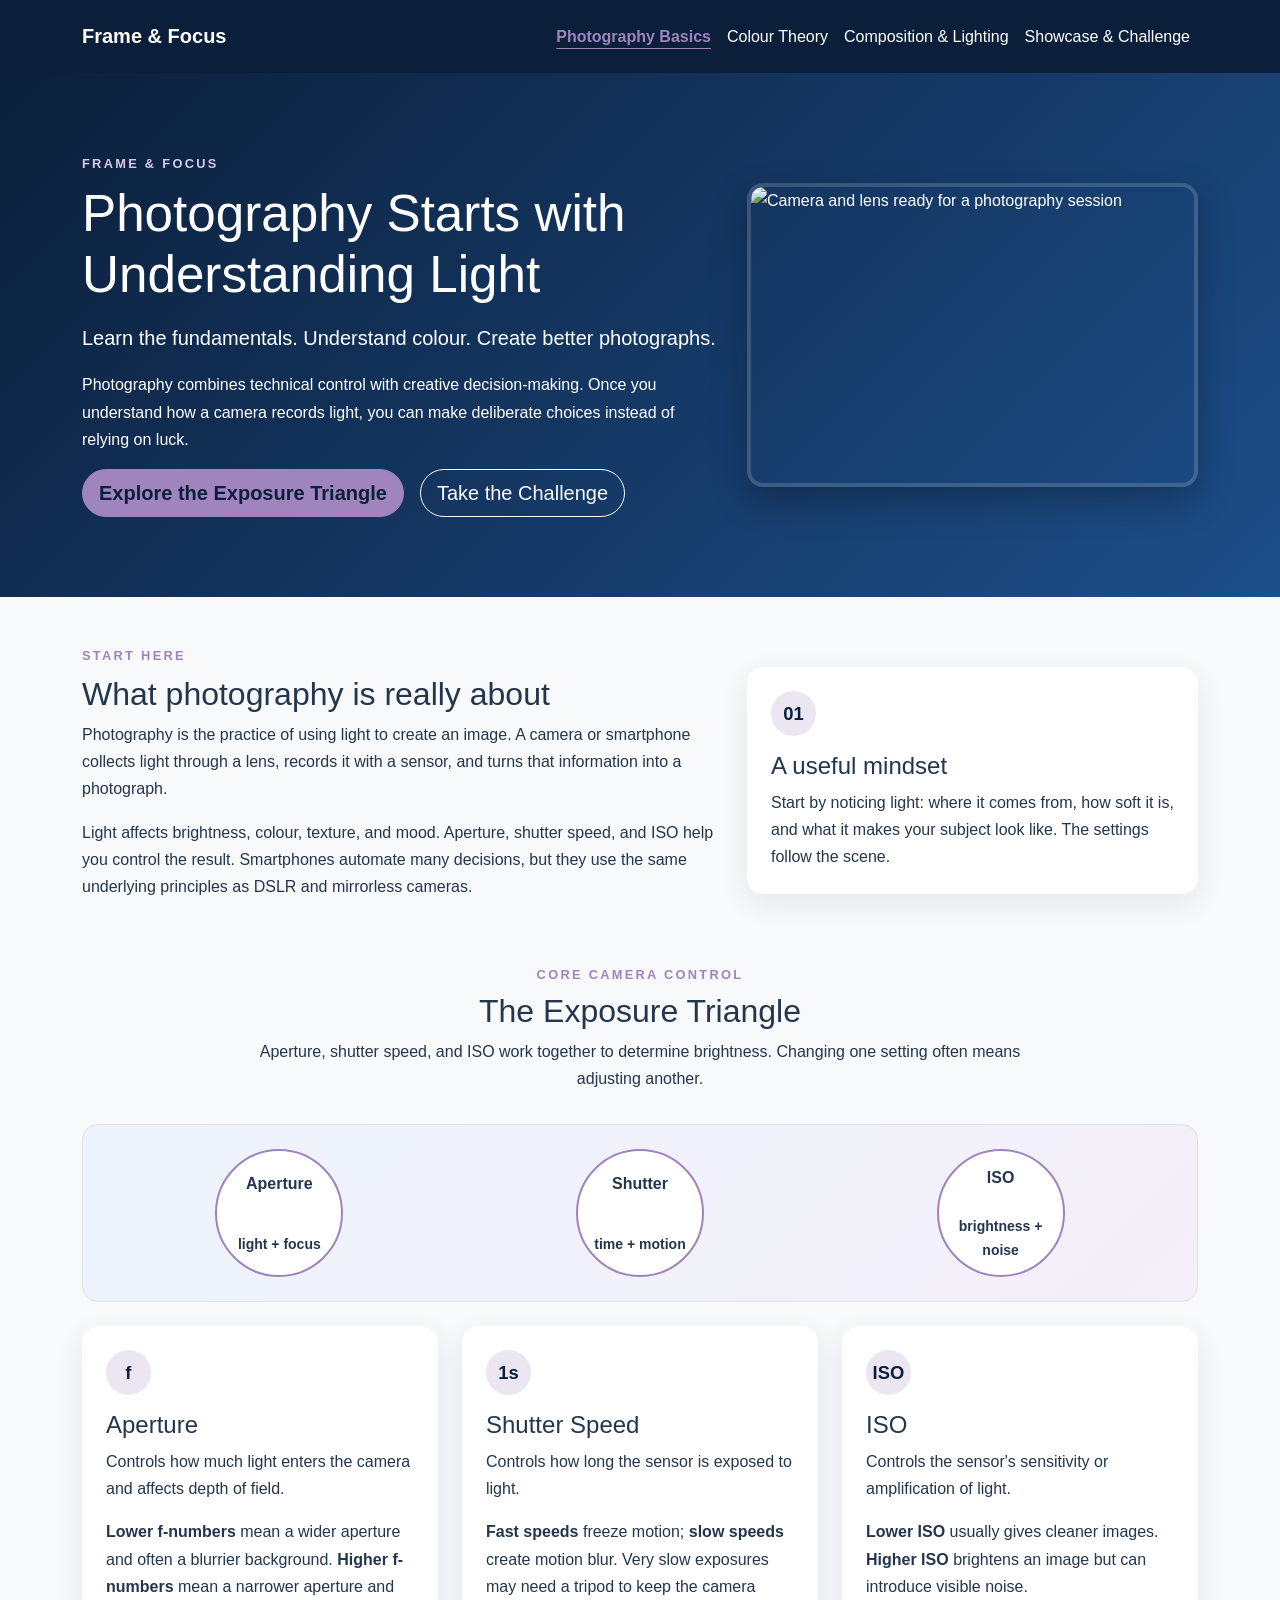
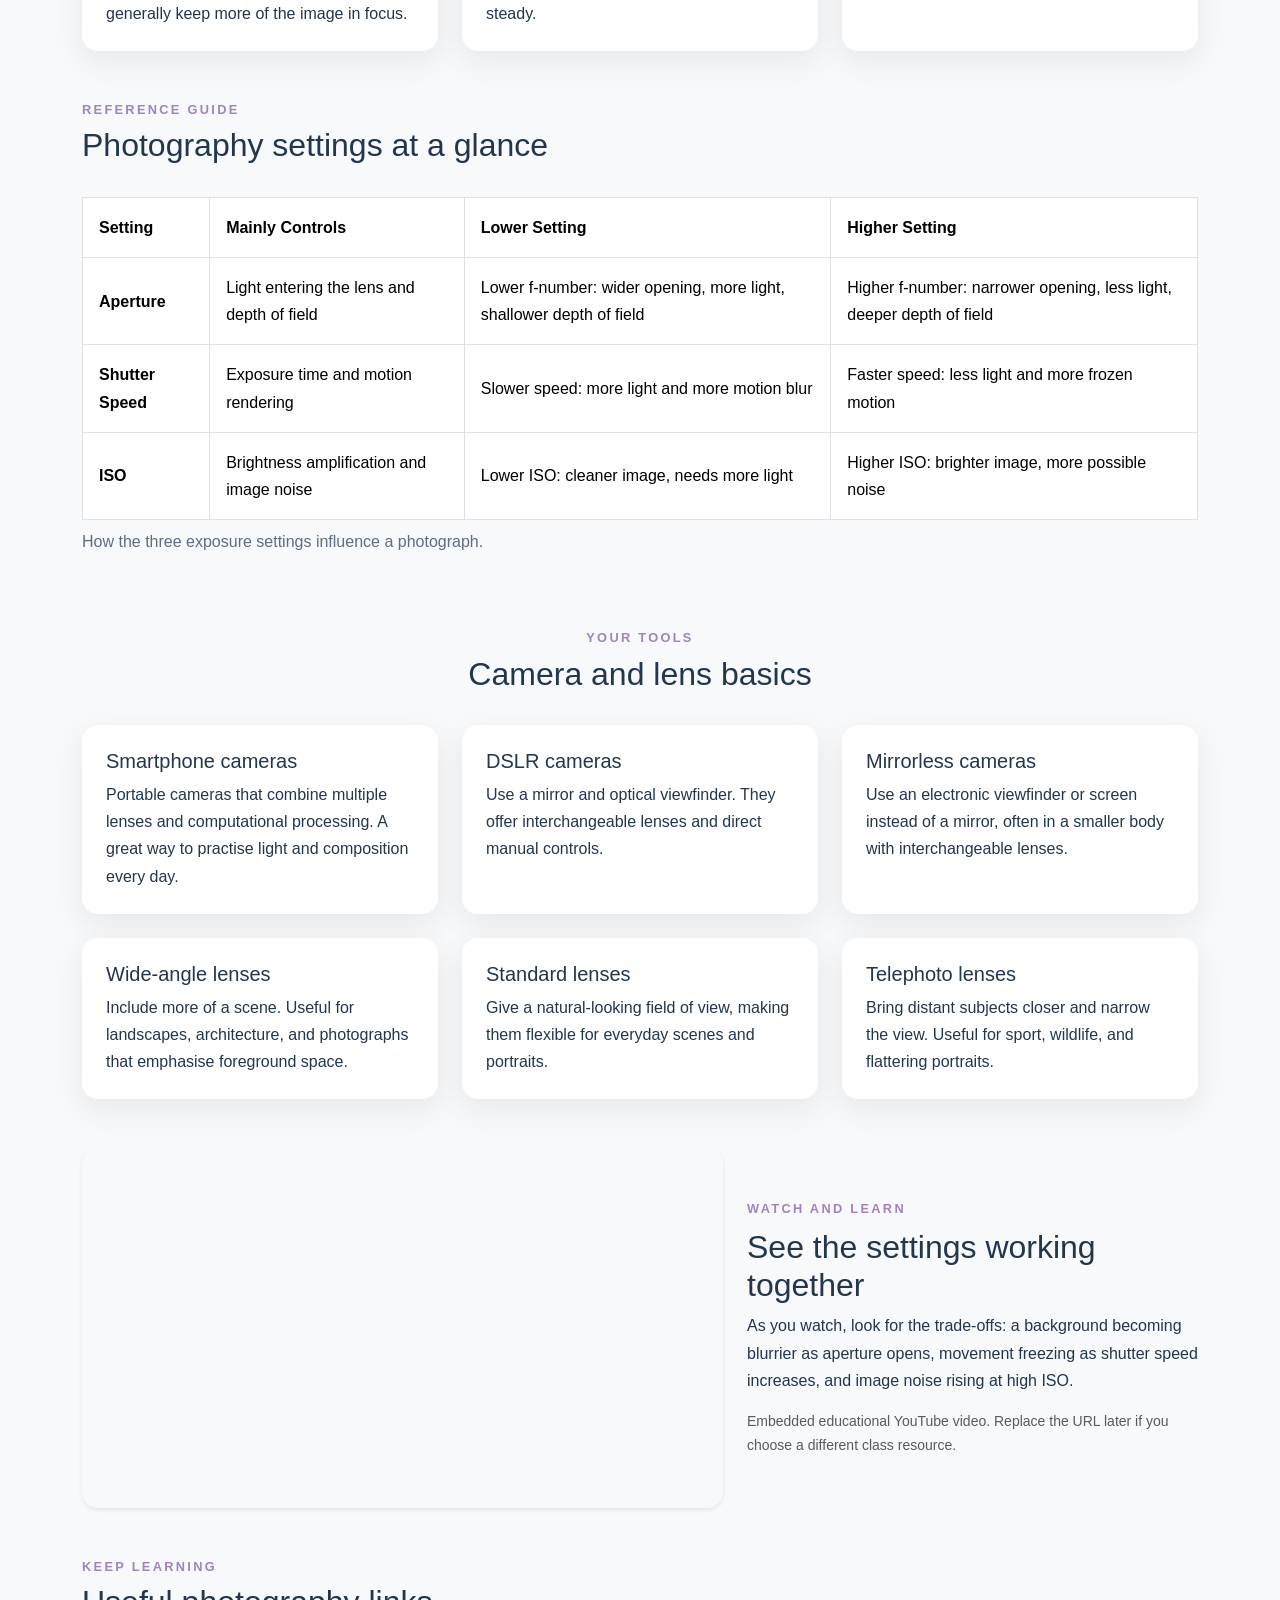
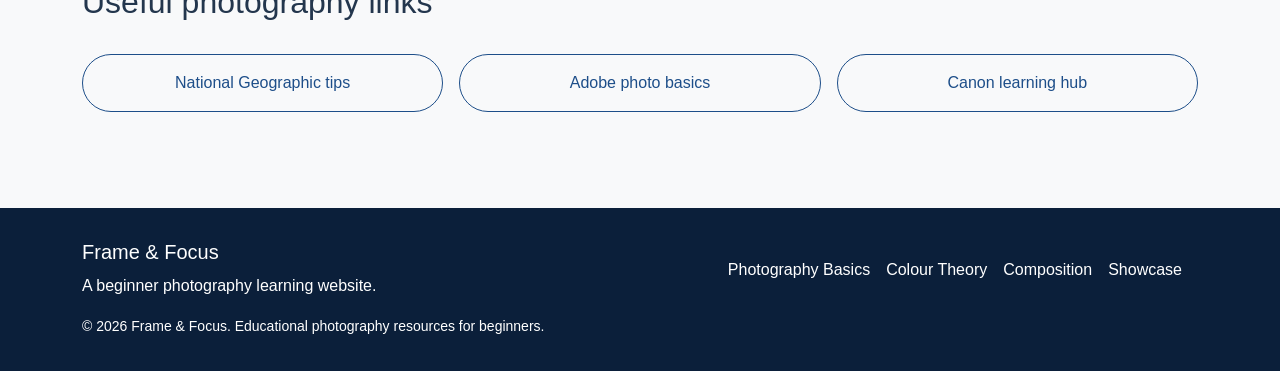
==== index.html @ 23847090 "After initial feedback" ====
<!DOCTYPE html>
<html lang="en">
<head>
  <meta charset="UTF-8">
  <meta name="viewport" content="width=device-width, initial-scale=1.0">
  <title>Photography Fundamentals | Frame &amp; Focus</title>
  <link href="https://cdn.jsdelivr.net/npm/bootstrap@5.3.3/dist/css/bootstrap.min.css" rel="stylesheet">
  <link rel="stylesheet" href="css/style.css">
</head>
<body>
  <nav class="navbar navbar-expand-lg navbar-dark sticky-top"><div class="container"><a class="navbar-brand fw-bold" href="index.html">Frame &amp; Focus</a><button class="navbar-toggler" type="button" data-bs-toggle="collapse" data-bs-target="#mainNav" aria-controls="mainNav" aria-expanded="false" aria-label="Toggle navigation"><span class="navbar-toggler-icon"></span></button><div class="collapse navbar-collapse" id="mainNav"><ul class="navbar-nav ms-auto"><li class="nav-item"><a class="nav-link active" aria-current="page" href="index.html">Photography Basics</a></li><li class="nav-item"><a class="nav-link" href="colour-theory.html">Colour Theory</a></li><li class="nav-item"><a class="nav-link" href="composition.html">Composition &amp; Lighting</a></li><li class="nav-item"><a class="nav-link" href="showcase.html">Showcase &amp; Challenge</a></li></ul></div></div></nav>
  <main>
    <section class="hero-section"><div class="container hero-content"><div class="row align-items-center gy-4"><div class="col-lg-7"><p class="eyebrow">Frame &amp; Focus</p><h1>Photography Starts with Understanding Light</h1><p class="lead">Learn the fundamentals. Understand colour. Create better photographs.</p><p>Photography combines technical control with creative decision-making. Once you understand how a camera records light, you can make deliberate choices instead of relying on luck.</p><div class="d-flex flex-wrap gap-3"><a class="btn btn-primary btn-lg" href="#exposure-triangle">Explore the Exposure Triangle</a><a class="btn btn-outline-light btn-lg" href="showcase.html">Take the Challenge</a></div></div><div class="col-lg-5"><img class="hero-image" src="https://images.unsplash.com/photo-1516035069371-29a1b244cc32?auto=format&amp;fit=crop&amp;w=900&amp;q=85" alt="Camera and lens ready for a photography session"></div></div></div></section>
    <section class="container py-5"><div class="row align-items-center g-4"><div class="col-lg-7"><p class="eyebrow">Start here</p><h2>What photography is really about</h2><p>Photography is the practice of using light to create an image. A camera or smartphone collects light through a lens, records it with a sensor, and turns that information into a photograph.</p><p>Light affects brightness, colour, texture, and mood. Aperture, shutter speed, and ISO help you control the result. Smartphones automate many decisions, but they use the same underlying principles as DSLR and mirrorless cameras.</p></div><div class="col-lg-5"><div class="card h-100"><div class="card-body p-4"><span class="icon-disc">01</span><h3 class="h4 mt-3">A useful mindset</h3><p class="mb-0">Start by noticing light: where it comes from, how soft it is, and what it makes your subject look like. The settings follow the scene.</p></div></div></div></div></section>
    <section id="exposure-triangle" class="container pb-5"><div class="section-heading text-center"><p class="eyebrow">Core camera control</p><h2>The Exposure Triangle</h2><p class="mx-auto" style="max-width: 48rem;">Aperture, shutter speed, and ISO work together to determine brightness. Changing one setting often means adjusting another.</p></div><div class="exposure-visual mb-4"><div class="row g-3 text-center align-items-center"><div class="col-md-4"><div class="exposure-node">Aperture<br><small>light + focus</small></div></div><div class="col-md-4"><div class="exposure-node">Shutter<br><small>time + motion</small></div></div><div class="col-md-4"><div class="exposure-node">ISO<br><small>brightness + noise</small></div></div></div></div><div class="row g-4"><div class="col-md-4"><article class="card h-100"><div class="card-body p-4"><span class="icon-disc">f</span><h3 class="h4 mt-3">Aperture</h3><p>Controls how much light enters the camera and affects depth of field.</p><p class="mb-0"><strong>Lower f-numbers</strong> mean a wider aperture and often a blurrier background. <strong>Higher f-numbers</strong> mean a narrower aperture and generally keep more of the image in focus.</p></div></article></div><div class="col-md-4"><article class="card h-100"><div class="card-body p-4"><span class="icon-disc">1s</span><h3 class="h4 mt-3">Shutter Speed</h3><p>Controls how long the sensor is exposed to light.</p><p class="mb-0"><strong>Fast speeds</strong> freeze motion; <strong>slow speeds</strong> create motion blur. Very slow exposures may need a tripod to keep the camera steady.</p></div></article></div><div class="col-md-4"><article class="card h-100"><div class="card-body p-4"><span class="icon-disc">ISO</span><h3 class="h4 mt-3">ISO</h3><p>Controls the sensor's sensitivity or amplification of light.</p><p class="mb-0"><strong>Lower ISO</strong> usually gives cleaner images. <strong>Higher ISO</strong> brightens an image but can introduce visible noise.</p></div></article></div></div></section>
    <section class="container pb-5"><div class="section-heading"><p class="eyebrow">Reference guide</p><h2>Photography settings at a glance</h2></div><div class="table-responsive"><table class="table table-bordered align-middle"><caption>How the three exposure settings influence a photograph.</caption><thead><tr><th scope="col">Setting</th><th scope="col">Mainly Controls</th><th scope="col">Lower Setting</th><th scope="col">Higher Setting</th></tr></thead><tbody><tr><th scope="row">Aperture</th><td>Light entering the lens and depth of field</td><td>Lower f-number: wider opening, more light, shallower depth of field</td><td>Higher f-number: narrower opening, less light, deeper depth of field</td></tr><tr><th scope="row">Shutter Speed</th><td>Exposure time and motion rendering</td><td>Slower speed: more light and more motion blur</td><td>Faster speed: less light and more frozen motion</td></tr><tr><th scope="row">ISO</th><td>Brightness amplification and image noise</td><td>Lower ISO: cleaner image, needs more light</td><td>Higher ISO: brighter image, more possible noise</td></tr></tbody></table></div></section>
    <section class="container pb-5"><div class="section-heading text-center"><p class="eyebrow">Your tools</p><h2>Camera and lens basics</h2></div><div class="row g-4"><div class="col-md-6 col-lg-4"><div class="card h-100"><div class="card-body p-4"><h3 class="h5">Smartphone cameras</h3><p class="mb-0">Portable cameras that combine multiple lenses and computational processing. A great way to practise light and composition every day.</p></div></div></div><div class="col-md-6 col-lg-4"><div class="card h-100"><div class="card-body p-4"><h3 class="h5">DSLR cameras</h3><p class="mb-0">Use a mirror and optical viewfinder. They offer interchangeable lenses and direct manual controls.</p></div></div></div><div class="col-md-6 col-lg-4"><div class="card h-100"><div class="card-body p-4"><h3 class="h5">Mirrorless cameras</h3><p class="mb-0">Use an electronic viewfinder or screen instead of a mirror, often in a smaller body with interchangeable lenses.</p></div></div></div><div class="col-md-6 col-lg-4"><div class="card h-100"><div class="card-body p-4"><h3 class="h5">Wide-angle lenses</h3><p class="mb-0">Include more of a scene. Useful for landscapes, architecture, and photographs that emphasise foreground space.</p></div></div></div><div class="col-md-6 col-lg-4"><div class="card h-100"><div class="card-body p-4"><h3 class="h5">Standard lenses</h3><p class="mb-0">Give a natural-looking field of view, making them flexible for everyday scenes and portraits.</p></div></div></div><div class="col-md-6 col-lg-4"><div class="card h-100"><div class="card-body p-4"><h3 class="h5">Telephoto lenses</h3><p class="mb-0">Bring distant subjects closer and narrow the view. Useful for sport, wildlife, and flattering portraits.</p></div></div></div></div></section>
    <section class="container pb-5"><div class="row align-items-center g-4"><div class="col-lg-7"><div class="ratio ratio-16x9 shadow-sm rounded-4 overflow-hidden"><iframe src="https://www.youtube.com/embed/V7z7BAZdt2M" title="Beginner photography lesson about camera settings" allowfullscreen></iframe></div></div><div class="col-lg-5"><p class="eyebrow">Watch and learn</p><h2>See the settings working together</h2><p>As you watch, look for the trade-offs: a background becoming blurrier as aperture opens, movement freezing as shutter speed increases, and image noise rising at high ISO.</p><p class="small text-muted mb-0">Embedded educational YouTube video. Replace the URL later if you choose a different class resource.</p></div></div></section>
    <section class="container pb-5"><div class="section-heading"><p class="eyebrow">Keep learning</p><h2>Useful photography links</h2></div><div class="row g-3"><div class="col-md-4"><a class="btn btn-outline-primary w-100 py-3" href="https://www.nationalgeographic.com/photography/article/photography-tips" target="_blank" rel="noopener noreferrer">National Geographic tips</a></div><div class="col-md-4"><a class="btn btn-outline-primary w-100 py-3" href="https://www.adobe.com/creativecloud/photography/discover/photography-basics.html" target="_blank" rel="noopener noreferrer">Adobe photo basics</a></div><div class="col-md-4"><a class="btn btn-outline-primary w-100 py-3" href="https://www.canon-europe.com/get-inspired/tips-and-techniques/" target="_blank" rel="noopener noreferrer">Canon learning hub</a></div></div></section>
  </main>
  <footer class="site-footer"><div class="container"><div class="row gy-3 align-items-center"><div class="col-md-6"><h2 class="h5">Frame &amp; Focus</h2><p class="mb-0">A beginner photography learning website.</p></div><div class="col-md-6 text-md-end"><a href="index.html">Photography Basics</a><a href="colour-theory.html">Colour Theory</a><a href="composition.html">Composition</a><a href="showcase.html">Showcase</a></div></div><div class="small mt-3">&copy; 2026 Frame &amp; Focus. Educational photography resources for beginners.</div></div></footer>
  <script src="https://cdn.jsdelivr.net/npm/bootstrap@5.3.3/dist/js/bootstrap.bundle.min.js"></script>
</body></html>
---- css/style.css ----
:root {
  --navy: #0b1f3a;
  --blue: #1d4e89;
  --accent-color: #9f84bd;
  --accent: var(--accent-color);
  --bg: #f8f9fa;
  --card: #ffffff;
  --text: #23364d;
  --muted: #5e6d80;
  --border: #dce3eb;
}

body {
  font-family: "Segoe UI", Tahoma, Geneva, Verdana, sans-serif;
  color: var(--text);
  background: var(--bg);
  line-height: 1.7;
}

img { display: block; max-width: 100%; }
a { color: var(--blue); }
a:hover { color: var(--navy); }

.navbar { background: var(--navy); padding: 0.9rem 0; }
.navbar-brand, .nav-link, .navbar-dark .navbar-nav .nav-link { color: #fff !important; }
.navbar .nav-link { border-radius: 0.5rem; }
.navbar .nav-link:hover, .navbar .nav-link:focus, .navbar .nav-link.active,
.navbar .dropdown-item:hover, .navbar .dropdown-item:focus { color: var(--accent-color) !important; }
.navbar .nav-link.active { font-weight: 700; text-decoration: underline; text-underline-offset: 0.35rem; }

.hero-section { background: linear-gradient(135deg, var(--navy) 0%, var(--blue) 100%); color: #fff; padding: 5rem 0; }
.hero-short { padding: 4rem 0; }
.hero-content h1 { font-size: clamp(2.2rem, 4vw, 3.4rem); margin-bottom: 1rem; }
.hero-image { border: 4px solid rgba(255,255,255,.16); border-radius: 1rem; box-shadow: 0 14px 35px rgba(0,0,0,.25); min-height: 19rem; object-fit: cover; width: 100%; }
.hero-card, .card, .form-card { background: var(--card); color: var(--text); border: 0; border-radius: 1rem; box-shadow: 0 10px 30px rgba(11,31,58,.08); }

.eyebrow { color: var(--accent-color); font-size: .8rem; font-weight: 700; letter-spacing: .18em; margin-bottom: .5rem; text-transform: uppercase; }
.hero-section .eyebrow { color: #d8c8ea; }
.section-heading { margin-bottom: 2rem; }
.section-heading .eyebrow { margin-bottom: .35rem; }

.card { transition: transform .2s ease, box-shadow .2s ease; }
.card:hover { box-shadow: 0 14px 35px rgba(11,31,58,.12); transform: translateY(-4px); }
.card-img-top, .gallery-image, .technique-image { height: 14rem; object-fit: cover; }

.btn-primary, .btn-outline-primary, .btn-outline-light { border-radius: 999px; transition: all .2s ease; }
.btn-primary { background: var(--accent-color); border-color: var(--accent-color); color: var(--navy); font-weight: 700; }
.btn-primary:hover, .btn-primary:focus { background: #b79bd2; border-color: #b79bd2; color: var(--navy); }
.btn-outline-primary { border-color: var(--blue); color: var(--blue); }
.btn-outline-primary:hover, .btn-outline-primary:focus { background: var(--blue); border-color: var(--blue); color: #fff; }
.btn-outline-light:hover, .btn-outline-light:focus { background: #fff; color: var(--navy); }

.pill { background: rgba(159,132,189,.12); border: 1px solid rgba(159,132,189,.35); border-radius: 999px; color: var(--navy); font-weight: 600; padding: .75rem 1rem; text-align: center; }
.icon-disc { align-items: center; background: rgba(159,132,189,.2); border-radius: 50%; color: var(--navy); display: inline-flex; font-size: 1.15rem; font-weight: 800; height: 2.8rem; justify-content: center; width: 2.8rem; }
.text-accent { color: #76579a; font-weight: 700; }

.table { background: #fff; overflow: hidden; }
.table thead { background: var(--navy); color: #fff; }
.table th, .table td { padding: 1rem; vertical-align: middle; }
.table caption { color: var(--muted); }

.exposure-visual { background: linear-gradient(135deg, #edf4fb, #f4eff9); border: 1px solid var(--border); border-radius: 1rem; padding: 1.5rem; }
.exposure-node { background: #fff; border: 2px solid var(--accent-color); border-radius: 50%; display: grid; font-weight: 700; height: 8rem; margin: auto; place-items: center; text-align: center; width: 8rem; }

.swatch-row { display: flex; gap: .45rem; }
.swatch { border: 2px solid #fff; border-radius: 50%; box-shadow: 0 2px 7px rgba(11,31,58,.16); display: inline-block; height: 2.2rem; width: 2.2rem; }
.colour-demo { border-radius: 1rem; min-height: 10rem; padding: 1.25rem; }
.warm-demo { background: linear-gradient(135deg, #b83b32, #f2ad4d); color: #241811; }
.cool-demo { background: linear-gradient(135deg, #1d4e89, #7bc4d6); color: #0b1f3a; }
.emotion-blue { border-top: .5rem solid #1d4e89; }.emotion-red { border-top: .5rem solid #b83b32; }.emotion-yellow { border-top: .5rem solid #e5b53e; }.emotion-green { border-top: .5rem solid #4d8b61; }.emotion-purple { border-top: .5rem solid var(--accent-color); }

.comparison-image { height: 20rem; object-fit: cover; width: 100%; }
.comparison-label { background: var(--navy); color: #fff; font-weight: 700; padding: .65rem 1rem; }
.accordion-button:not(.collapsed) { background: rgba(159,132,189,.15); color: var(--navy); }
.accordion-button:focus { border-color: var(--accent-color); box-shadow: 0 0 0 .25rem rgba(159,132,189,.25); }

.gallery-card .card-body { display: flex; flex-direction: column; }
.gallery-card .badge { align-self: flex-start; background: rgba(159,132,189,.18); color: var(--navy); }
.stock-label { color: var(--muted); font-size: .82rem; }
.form-card { padding: 1rem; }
.form-check { margin-bottom: .5rem; }
.form-control:focus, .form-select:focus, .form-check-input:focus { border-color: var(--accent-color); box-shadow: 0 0 0 .2rem rgba(159,132,189,.25); }
.form-check-input:checked { background-color: var(--accent-color); border-color: var(--accent-color); }
.response-summary dt { color: var(--navy); }
.response-summary dd { border-bottom: 1px solid var(--border); padding-bottom: .8rem; }

.site-footer { background: var(--navy); color: #fff; margin-top: 3rem; padding: 2rem 0; }
.site-footer a { color: #fff; margin-right: 1rem; text-decoration: none; }
.site-footer a:hover, .site-footer a:focus { color: var(--accent-color); }

a:focus-visible, button:focus-visible { outline: 3px solid #d8c8ea; outline-offset: 3px; }
@media (max-width: 767px) { .hero-section { padding: 3.5rem 0; } .hero-image { min-height: 14rem; } .site-footer .text-md-end { text-align: left !important; } .comparison-image { height: 15rem; } }
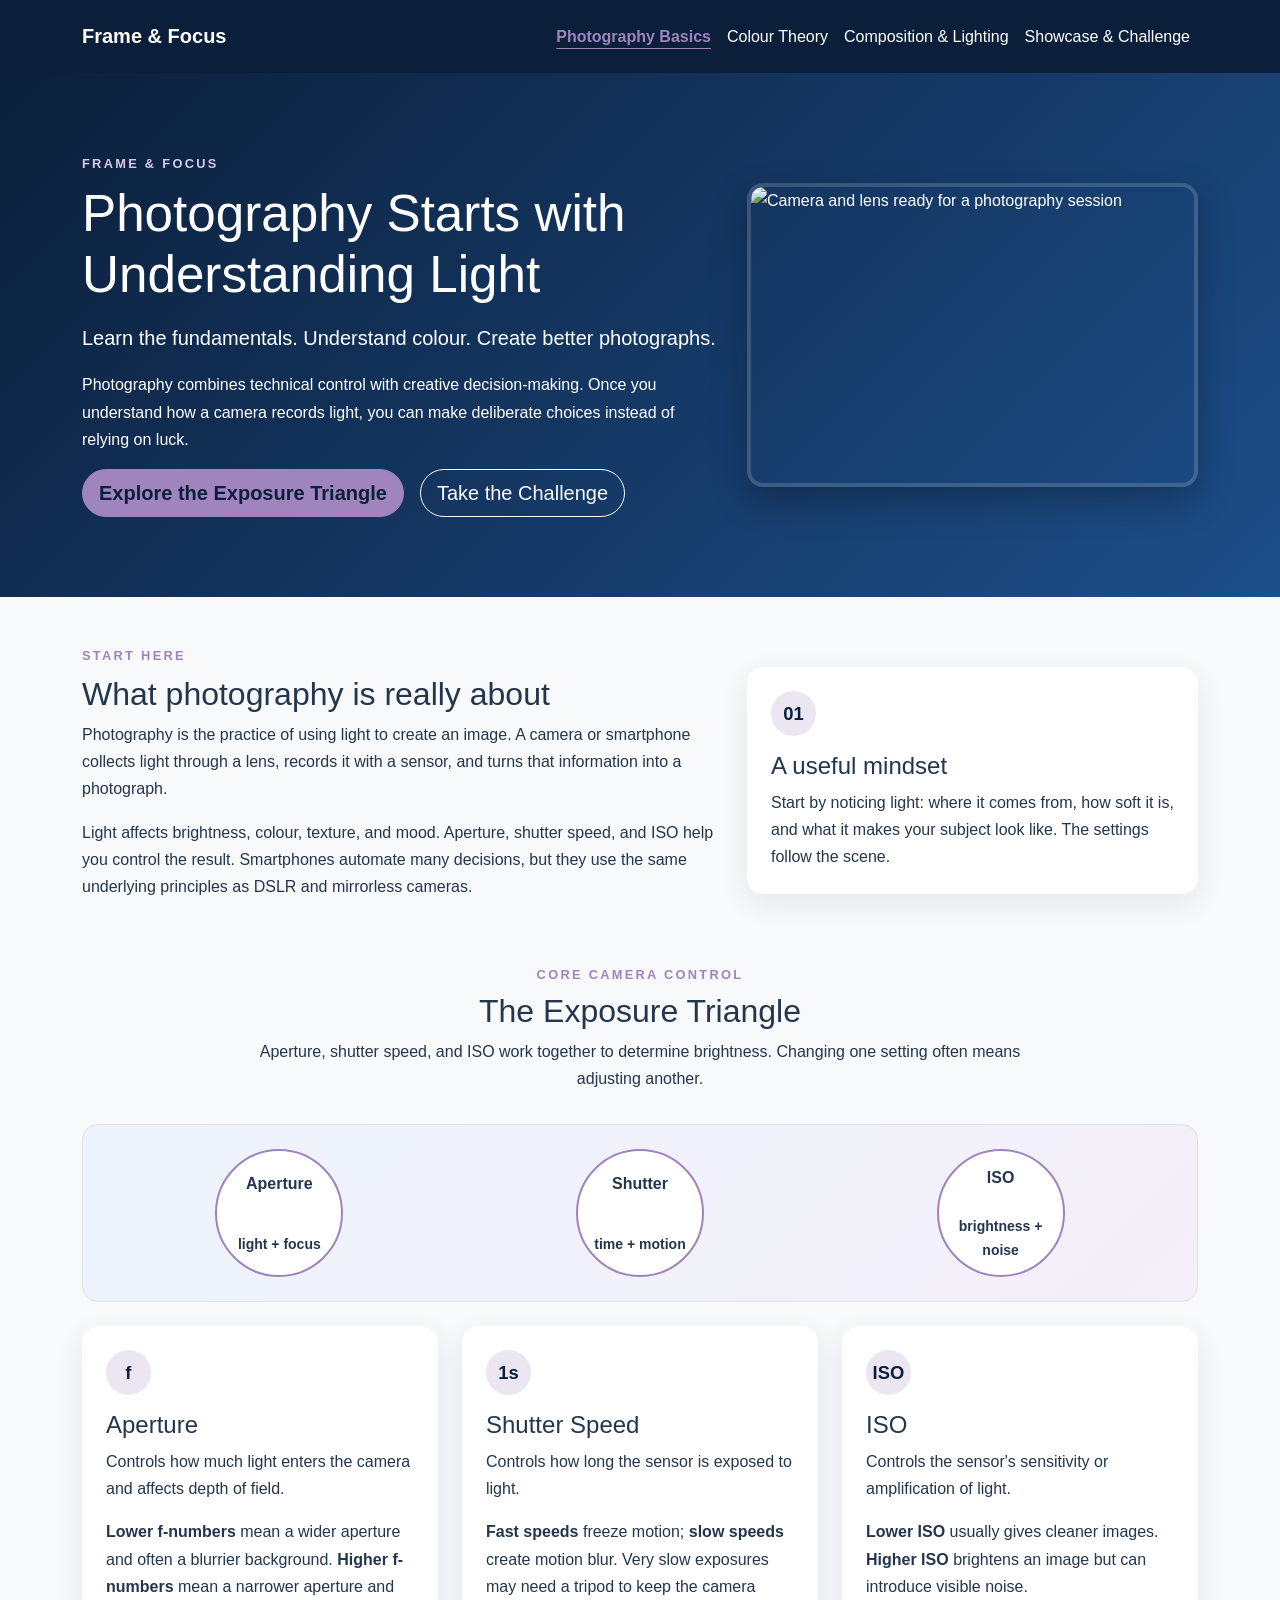
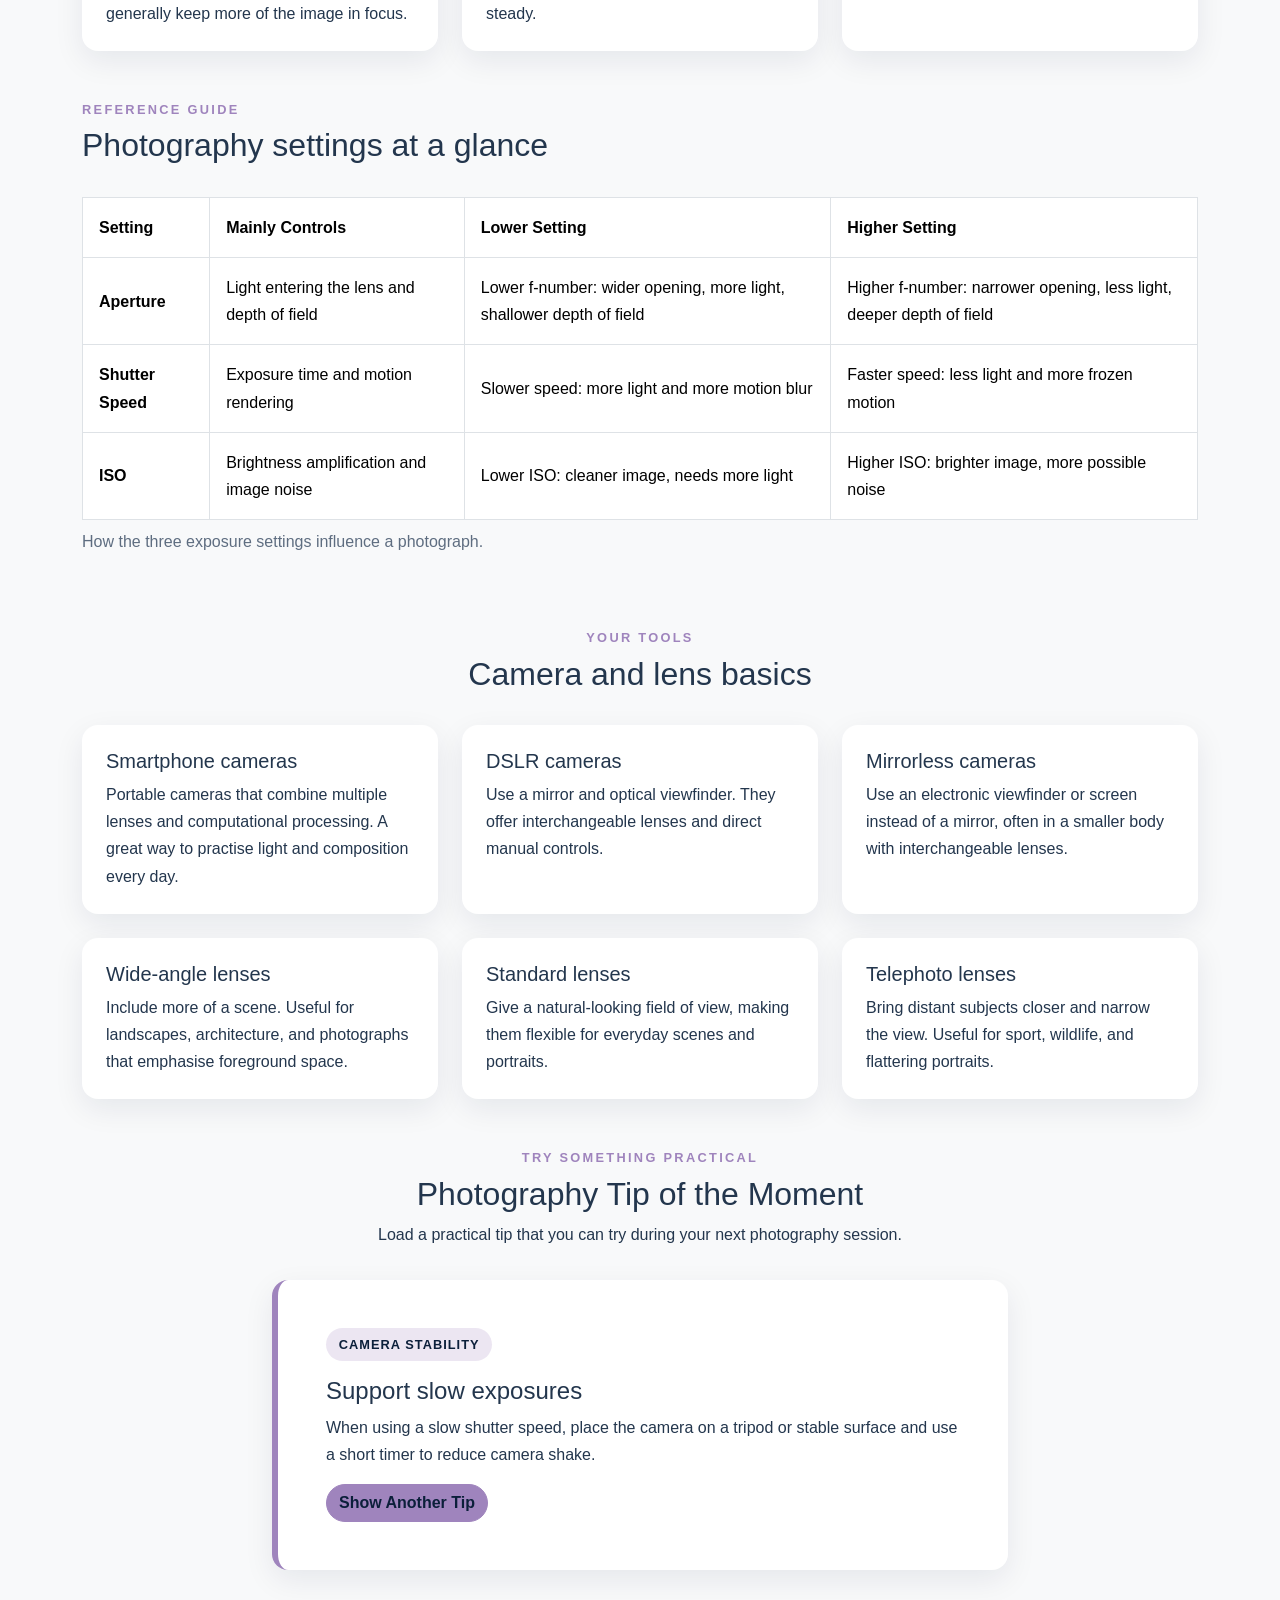
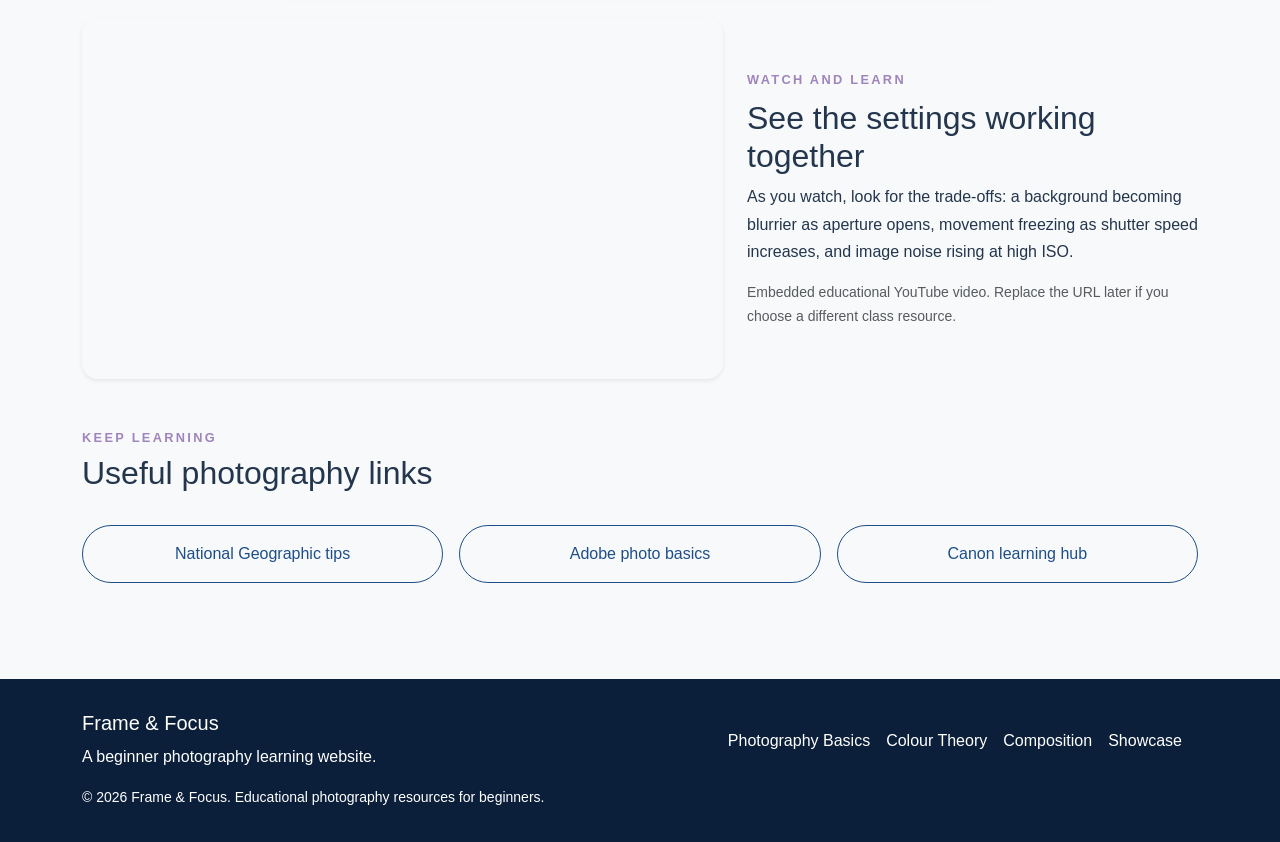
==== commit 6c476458: "Added new JS features" ====
--- a/index.html
+++ b/index.html
@@ -6,6 +6,7 @@
   <title>Photography Fundamentals | Frame &amp; Focus</title>
   <link href="https://cdn.jsdelivr.net/npm/bootstrap@5.3.3/dist/css/bootstrap.min.css" rel="stylesheet">
   <link rel="stylesheet" href="css/style.css">
+  <script src="js/main.js" defer></script>
 </head>
 <body>
   <nav class="navbar navbar-expand-lg navbar-dark sticky-top"><div class="container"><a class="navbar-brand fw-bold" href="index.html">Frame &amp; Focus</a><button class="navbar-toggler" type="button" data-bs-toggle="collapse" data-bs-target="#mainNav" aria-controls="mainNav" aria-expanded="false" aria-label="Toggle navigation"><span class="navbar-toggler-icon"></span></button><div class="collapse navbar-collapse" id="mainNav"><ul class="navbar-nav ms-auto"><li class="nav-item"><a class="nav-link active" aria-current="page" href="index.html">Photography Basics</a></li><li class="nav-item"><a class="nav-link" href="colour-theory.html">Colour Theory</a></li><li class="nav-item"><a class="nav-link" href="composition.html">Composition &amp; Lighting</a></li><li class="nav-item"><a class="nav-link" href="showcase.html">Showcase &amp; Challenge</a></li></ul></div></div></nav>
@@ -15,6 +16,36 @@
     <section id="exposure-triangle" class="container pb-5"><div class="section-heading text-center"><p class="eyebrow">Core camera control</p><h2>The Exposure Triangle</h2><p class="mx-auto" style="max-width: 48rem;">Aperture, shutter speed, and ISO work together to determine brightness. Changing one setting often means adjusting another.</p></div><div class="exposure-visual mb-4"><div class="row g-3 text-center align-items-center"><div class="col-md-4"><div class="exposure-node">Aperture<br><small>light + focus</small></div></div><div class="col-md-4"><div class="exposure-node">Shutter<br><small>time + motion</small></div></div><div class="col-md-4"><div class="exposure-node">ISO<br><small>brightness + noise</small></div></div></div></div><div class="row g-4"><div class="col-md-4"><article class="card h-100"><div class="card-body p-4"><span class="icon-disc">f</span><h3 class="h4 mt-3">Aperture</h3><p>Controls how much light enters the camera and affects depth of field.</p><p class="mb-0"><strong>Lower f-numbers</strong> mean a wider aperture and often a blurrier background. <strong>Higher f-numbers</strong> mean a narrower aperture and generally keep more of the image in focus.</p></div></article></div><div class="col-md-4"><article class="card h-100"><div class="card-body p-4"><span class="icon-disc">1s</span><h3 class="h4 mt-3">Shutter Speed</h3><p>Controls how long the sensor is exposed to light.</p><p class="mb-0"><strong>Fast speeds</strong> freeze motion; <strong>slow speeds</strong> create motion blur. Very slow exposures may need a tripod to keep the camera steady.</p></div></article></div><div class="col-md-4"><article class="card h-100"><div class="card-body p-4"><span class="icon-disc">ISO</span><h3 class="h4 mt-3">ISO</h3><p>Controls the sensor's sensitivity or amplification of light.</p><p class="mb-0"><strong>Lower ISO</strong> usually gives cleaner images. <strong>Higher ISO</strong> brightens an image but can introduce visible noise.</p></div></article></div></div></section>
     <section class="container pb-5"><div class="section-heading"><p class="eyebrow">Reference guide</p><h2>Photography settings at a glance</h2></div><div class="table-responsive"><table class="table table-bordered align-middle"><caption>How the three exposure settings influence a photograph.</caption><thead><tr><th scope="col">Setting</th><th scope="col">Mainly Controls</th><th scope="col">Lower Setting</th><th scope="col">Higher Setting</th></tr></thead><tbody><tr><th scope="row">Aperture</th><td>Light entering the lens and depth of field</td><td>Lower f-number: wider opening, more light, shallower depth of field</td><td>Higher f-number: narrower opening, less light, deeper depth of field</td></tr><tr><th scope="row">Shutter Speed</th><td>Exposure time and motion rendering</td><td>Slower speed: more light and more motion blur</td><td>Faster speed: less light and more frozen motion</td></tr><tr><th scope="row">ISO</th><td>Brightness amplification and image noise</td><td>Lower ISO: cleaner image, needs more light</td><td>Higher ISO: brighter image, more possible noise</td></tr></tbody></table></div></section>
     <section class="container pb-5"><div class="section-heading text-center"><p class="eyebrow">Your tools</p><h2>Camera and lens basics</h2></div><div class="row g-4"><div class="col-md-6 col-lg-4"><div class="card h-100"><div class="card-body p-4"><h3 class="h5">Smartphone cameras</h3><p class="mb-0">Portable cameras that combine multiple lenses and computational processing. A great way to practise light and composition every day.</p></div></div></div><div class="col-md-6 col-lg-4"><div class="card h-100"><div class="card-body p-4"><h3 class="h5">DSLR cameras</h3><p class="mb-0">Use a mirror and optical viewfinder. They offer interchangeable lenses and direct manual controls.</p></div></div></div><div class="col-md-6 col-lg-4"><div class="card h-100"><div class="card-body p-4"><h3 class="h5">Mirrorless cameras</h3><p class="mb-0">Use an electronic viewfinder or screen instead of a mirror, often in a smaller body with interchangeable lenses.</p></div></div></div><div class="col-md-6 col-lg-4"><div class="card h-100"><div class="card-body p-4"><h3 class="h5">Wide-angle lenses</h3><p class="mb-0">Include more of a scene. Useful for landscapes, architecture, and photographs that emphasise foreground space.</p></div></div></div><div class="col-md-6 col-lg-4"><div class="card h-100"><div class="card-body p-4"><h3 class="h5">Standard lenses</h3><p class="mb-0">Give a natural-looking field of view, making them flexible for everyday scenes and portraits.</p></div></div></div><div class="col-md-6 col-lg-4"><div class="card h-100"><div class="card-body p-4"><h3 class="h5">Telephoto lenses</h3><p class="mb-0">Bring distant subjects closer and narrow the view. Useful for sport, wildlife, and flattering portraits.</p></div></div></div></div></section>
+
+    <!-- Fetch requests to local JSON should be tested through Live Server or another local HTTP server, not by opening this file directly. -->
+    <section class="container pb-5" aria-labelledby="tip-section-title">
+      <div class="section-heading text-center">
+        <p class="eyebrow">Try something practical</p>
+        <h2 id="tip-section-title">Photography Tip of the Moment</h2>
+        <p>Load a practical tip that you can try during your next photography session.</p>
+      </div>
+      <div class="row justify-content-center">
+        <div class="col-lg-8">
+          <div class="card tip-card">
+            <div class="card-body p-4 p-md-5">
+              <div id="tip-spinner" class="tip-loading" role="status" aria-live="polite">
+                <div class="spinner-border text-accent" aria-hidden="true"></div>
+                <span class="visually-hidden">Loading photography tip...</span>
+              </div>
+              <div id="tip-content" hidden>
+                <span id="tip-category" class="tip-category"></span>
+                <h3 id="tip-title" class="h4 mt-3"></h3>
+                <p id="tip-description"></p>
+                <button id="new-tip-button" type="button" class="btn btn-primary">Show Another Tip</button>
+              </div>
+              <div id="tip-error" class="alert alert-light tip-error mb-0" role="alert" hidden>
+                The photography tips could not be loaded. Please ensure the website is being run through a local web server.
+              </div>
+            </div>
+          </div>
+        </div>
+      </div>
+    </section>
     <section class="container pb-5"><div class="row align-items-center g-4"><div class="col-lg-7"><div class="ratio ratio-16x9 shadow-sm rounded-4 overflow-hidden"><iframe src="https://www.youtube.com/embed/V7z7BAZdt2M" title="Beginner photography lesson about camera settings" allowfullscreen></iframe></div></div><div class="col-lg-5"><p class="eyebrow">Watch and learn</p><h2>See the settings working together</h2><p>As you watch, look for the trade-offs: a background becoming blurrier as aperture opens, movement freezing as shutter speed increases, and image noise rising at high ISO.</p><p class="small text-muted mb-0">Embedded educational YouTube video. Replace the URL later if you choose a different class resource.</p></div></div></section>
     <section class="container pb-5"><div class="section-heading"><p class="eyebrow">Keep learning</p><h2>Useful photography links</h2></div><div class="row g-3"><div class="col-md-4"><a class="btn btn-outline-primary w-100 py-3" href="https://www.nationalgeographic.com/photography/article/photography-tips" target="_blank" rel="noopener noreferrer">National Geographic tips</a></div><div class="col-md-4"><a class="btn btn-outline-primary w-100 py-3" href="https://www.adobe.com/creativecloud/photography/discover/photography-basics.html" target="_blank" rel="noopener noreferrer">Adobe photo basics</a></div><div class="col-md-4"><a class="btn btn-outline-primary w-100 py-3" href="https://www.canon-europe.com/get-inspired/tips-and-techniques/" target="_blank" rel="noopener noreferrer">Canon learning hub</a></div></div></section>
   </main>
--- a/css/style.css
+++ b/css/style.css
@@ -84,9 +84,31 @@
 .response-summary dt { color: var(--navy); }
 .response-summary dd { border-bottom: 1px solid var(--border); padding-bottom: .8rem; }
 
+.tip-card { border-left: .4rem solid var(--accent-color); }
+.tip-loading { align-items: center; display: flex; justify-content: center; min-height: 10rem; }
+.tip-category { background: rgba(159,132,189,.2); border-radius: 999px; color: var(--navy); display: inline-block; font-size: .8rem; font-weight: 700; letter-spacing: .08em; padding: .35rem .8rem; text-transform: uppercase; }
+.tip-error { border: 1px solid rgba(29,78,137,.2); border-radius: .75rem; }
+
+.gallery-filters { display: flex; flex-wrap: wrap; gap: .65rem; justify-content: center; }
+.gallery-filter { background: #fff; border: 1px solid var(--blue); border-radius: 999px; color: var(--blue); font-weight: 700; padding: .55rem 1rem; transition: background-color .2s ease, border-color .2s ease, color .2s ease, transform .2s ease; }
+.gallery-filter:hover, .gallery-filter:focus, .gallery-filter.is-active { background: var(--accent-color); border-color: var(--accent-color); color: var(--navy); }
+.gallery-filter:focus-visible { outline: 3px solid rgba(159,132,189,.5); outline-offset: 3px; }
+.gallery-item-transition { opacity: 1; transform: translateY(0); transition: opacity .18s ease, transform .18s ease; }
+.gallery-item-transition.is-hiding, .gallery-item-transition.is-showing { opacity: 0; transform: translateY(.6rem); }
+.gallery-item-transition.is-hidden { display: none; }
+
+.reveal-image { opacity: 1; transform: translateY(0); transition: opacity .55s ease, transform .55s ease; }
+.reveal-image.reveal-pending { opacity: 0; transform: translateY(1rem); }
+.reveal-image.is-visible { opacity: 1; transform: translateY(0); }
+
 .site-footer { background: var(--navy); color: #fff; margin-top: 3rem; padding: 2rem 0; }
 .site-footer a { color: #fff; margin-right: 1rem; text-decoration: none; }
 .site-footer a:hover, .site-footer a:focus { color: var(--accent-color); }
 
 a:focus-visible, button:focus-visible { outline: 3px solid #d8c8ea; outline-offset: 3px; }
 @media (max-width: 767px) { .hero-section { padding: 3.5rem 0; } .hero-image { min-height: 14rem; } .site-footer .text-md-end { text-align: left !important; } .comparison-image { height: 15rem; } }
+
+@media (prefers-reduced-motion: reduce) {
+  .gallery-item-transition, .gallery-filter, .reveal-image { transition: none; }
+  .reveal-image.reveal-pending { opacity: 1; transform: none; }
+}
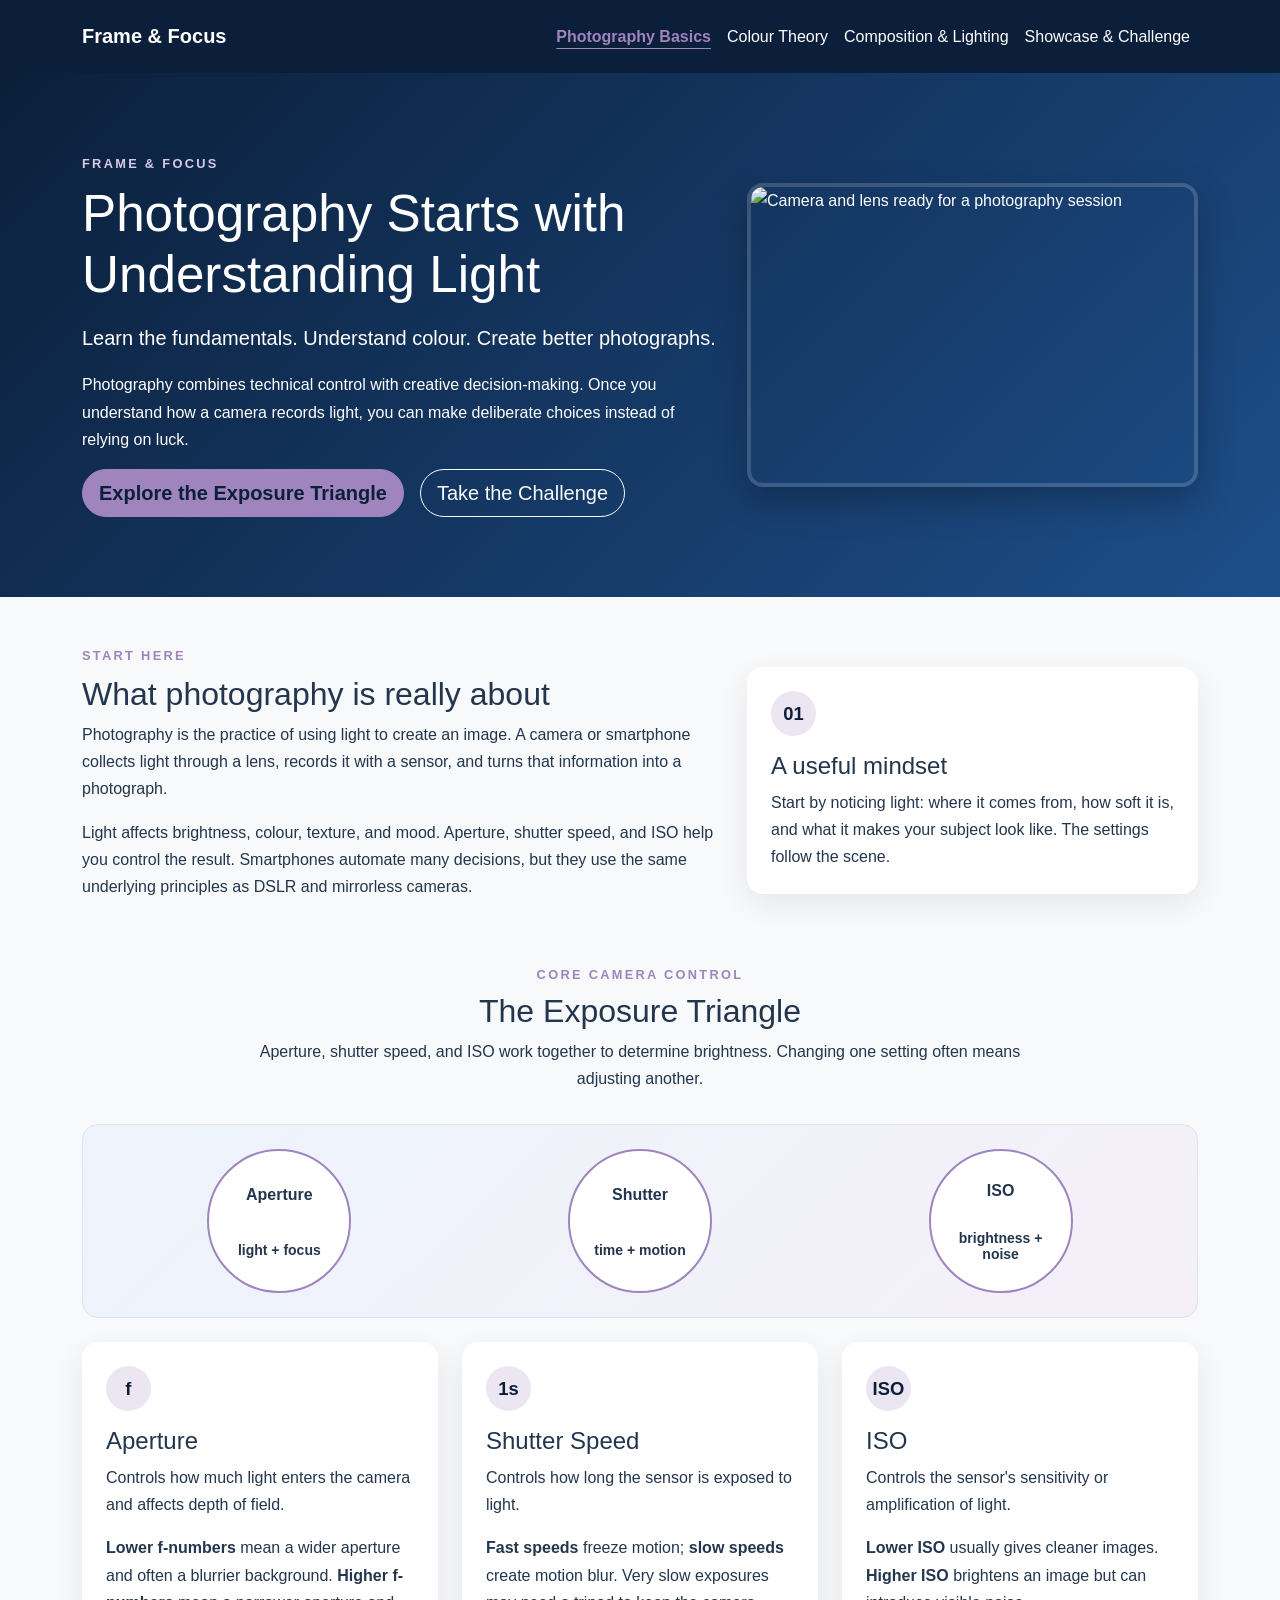
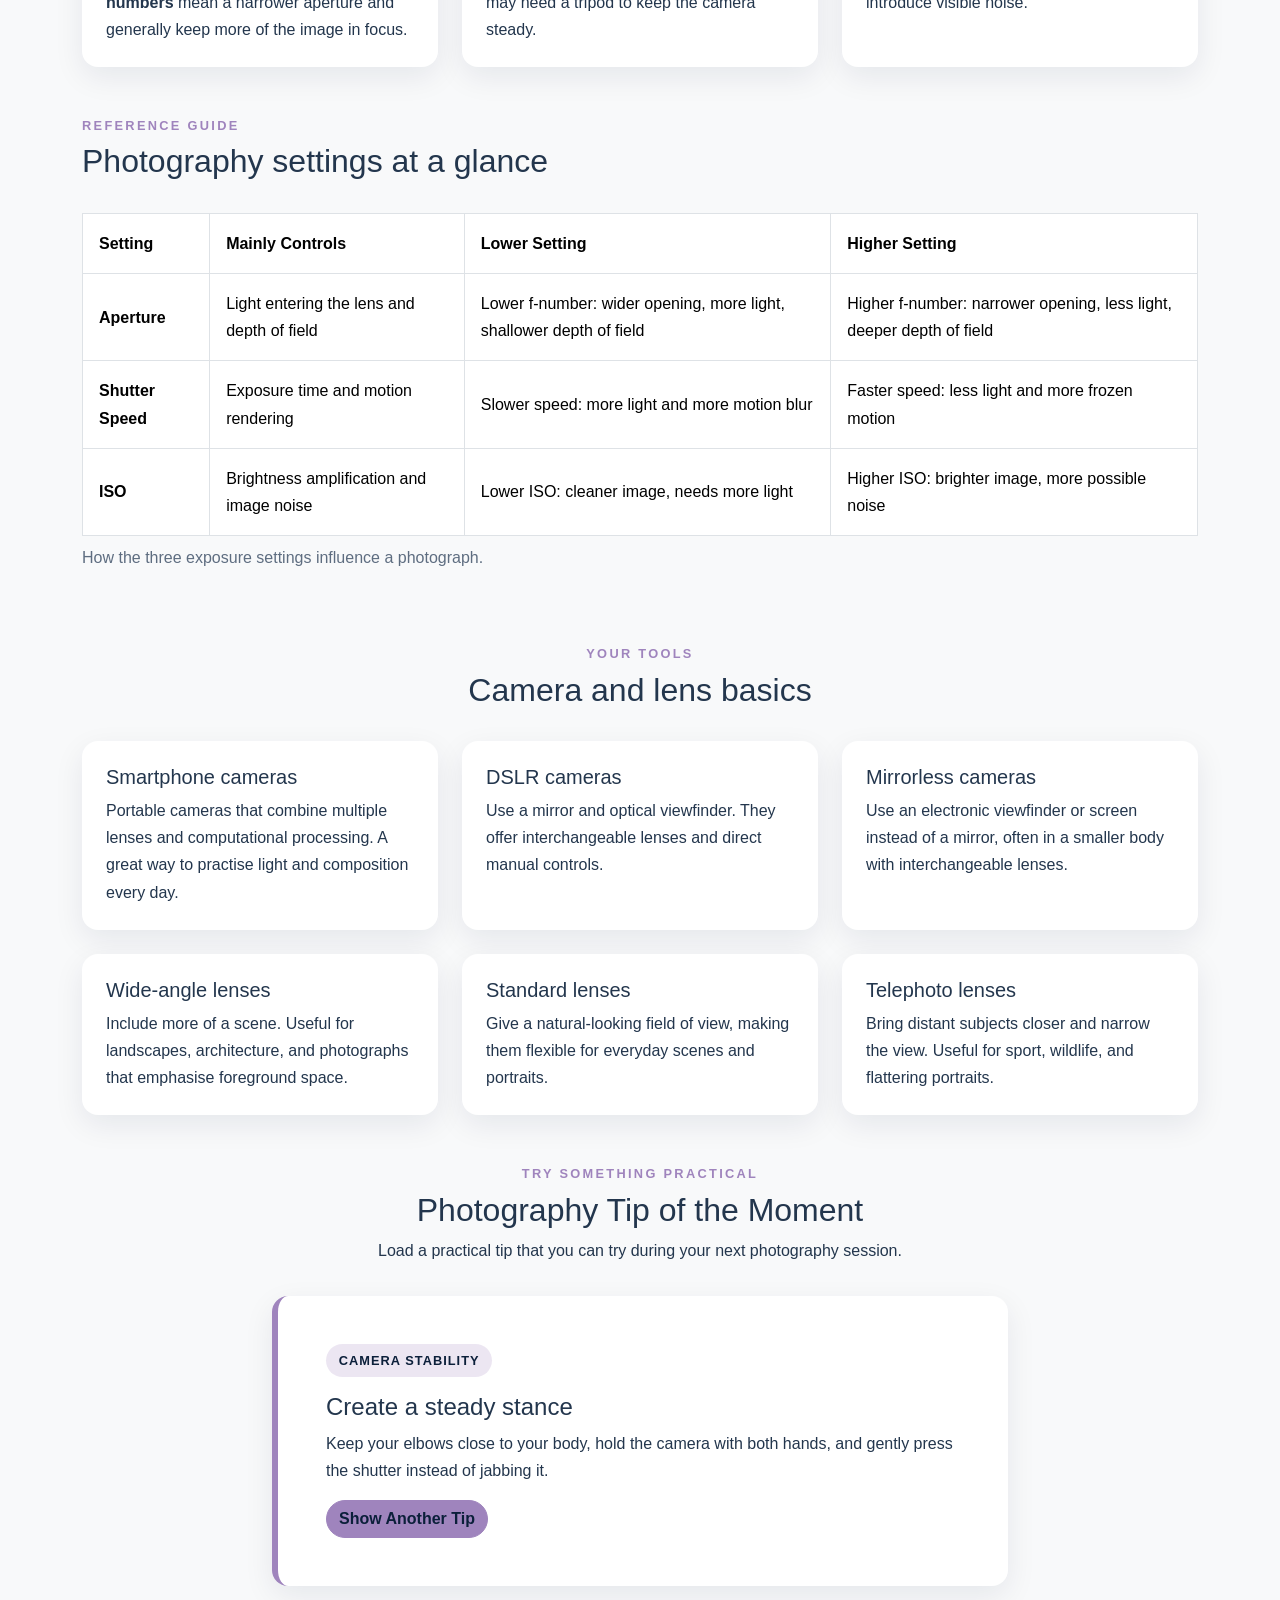
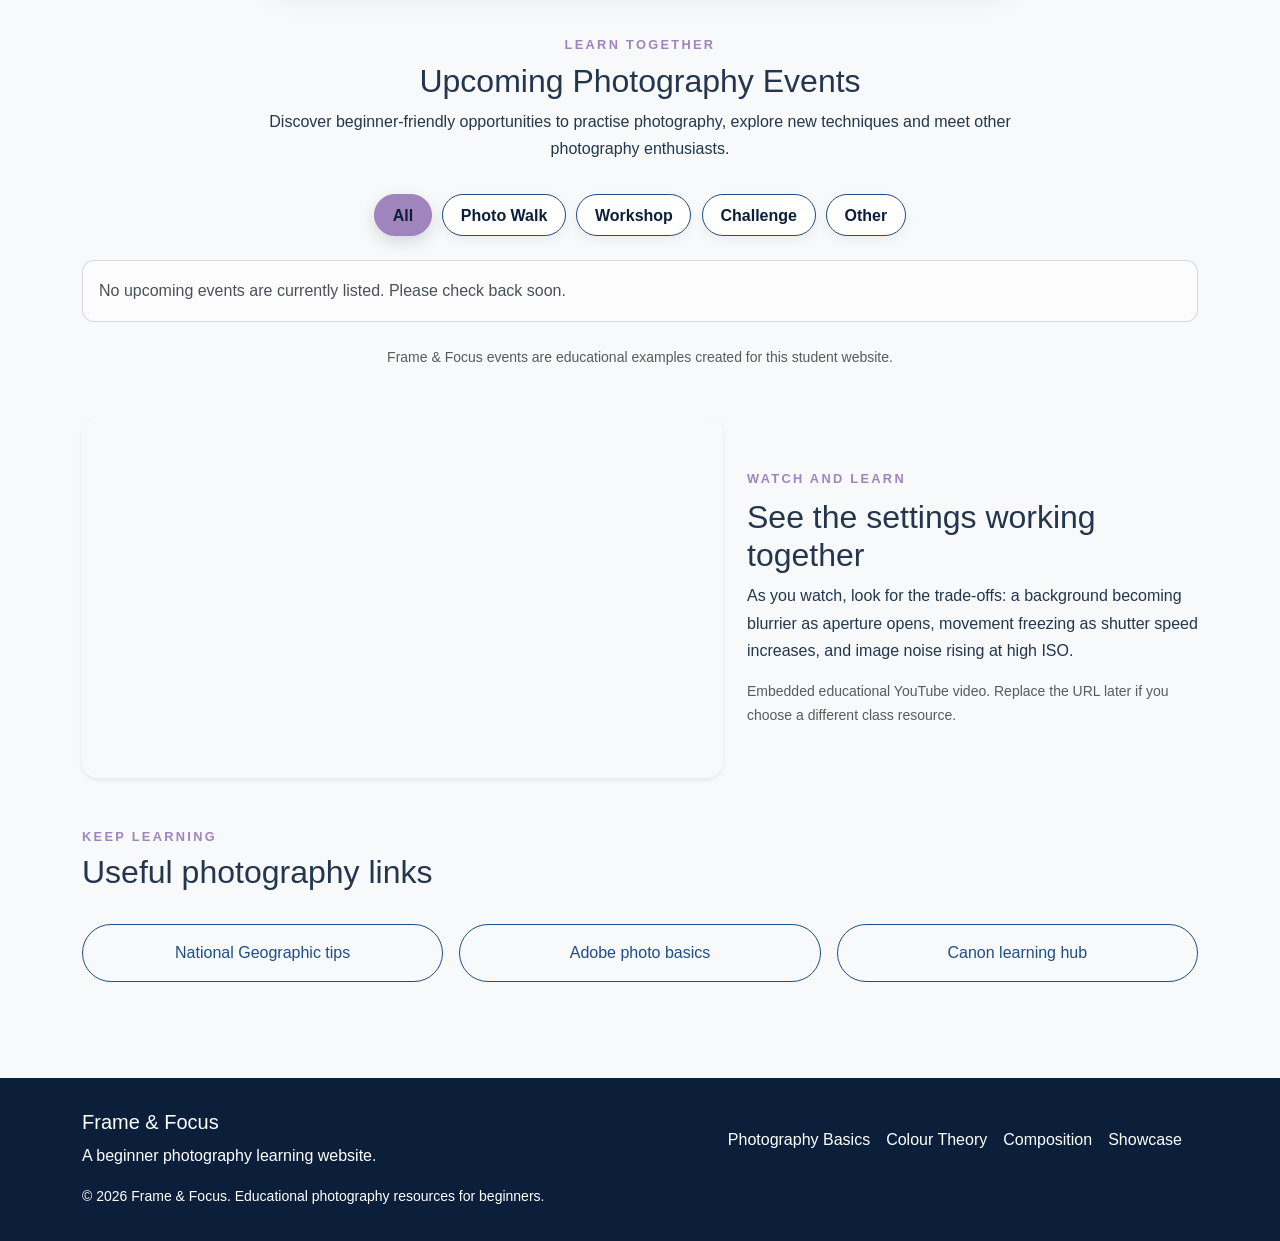
==== commit f092d01f: "post presentation cher feedback" ====
--- a/index.html
+++ b/index.html
@@ -46,6 +46,61 @@
         </div>
       </div>
     </section>
+    <section id="events" class="container pb-5" aria-labelledby="events-title">
+      <div class="section-heading text-center">
+        <p class="eyebrow">Learn together</p>
+        <h2 id="events-title">Upcoming Photography Events</h2>
+        <p class="mx-auto" style="max-width: 48rem;">Discover beginner-friendly opportunities to practise photography, explore new techniques and meet other photography enthusiasts.</p>
+      </div>
+      <div class="event-filters mb-4" role="group" aria-label="Filter photography events">
+        <button type="button" class="event-filter is-active" data-event-filter="all" aria-pressed="true">All</button>
+        <button type="button" class="event-filter" data-event-filter="photo-walk" aria-pressed="false">Photo Walk</button>
+        <button type="button" class="event-filter" data-event-filter="workshop" aria-pressed="false">Workshop</button>
+        <button type="button" class="event-filter" data-event-filter="challenge" aria-pressed="false">Challenge</button>
+        <button type="button" class="event-filter" data-event-filter="other" aria-pressed="false">Other</button>
+      </div>
+      <div id="events-spinner" class="events-loading" role="status" aria-live="polite">
+        <div class="spinner-border text-accent" aria-hidden="true"></div>
+        <span class="visually-hidden">Loading photography events...</span>
+      </div>
+      <div id="events-error" class="alert alert-light events-message mb-4" role="alert" hidden>
+        Upcoming events could not be loaded. Please ensure the website is being run through a local web server.
+      </div>
+      <div id="events-empty" class="alert alert-light events-message mb-4" role="status" hidden>
+        No upcoming events are currently listed. Please check back soon.
+      </div>
+      <div id="events-grid" class="row g-4" aria-live="polite"></div>
+      <div class="text-center mt-4">
+        <button id="show-all-events" type="button" class="btn btn-outline-primary" aria-expanded="false" aria-controls="events-grid" hidden>Show All Events</button>
+      </div>
+      <p class="small text-muted text-center mt-4 mb-0">Frame &amp; Focus events are educational examples created for this student website.</p>
+    </section>
+
+    <div class="modal fade" id="eventDetailsModal" tabindex="-1" aria-labelledby="event-modal-title" aria-hidden="true">
+      <div class="modal-dialog modal-dialog-centered">
+        <div class="modal-content event-modal-content">
+          <div class="modal-header">
+            <div>
+              <span id="event-modal-type" class="event-type-badge"></span>
+              <h2 id="event-modal-title" class="modal-title h4 mt-2"></h2>
+            </div>
+            <button type="button" class="btn-close" data-bs-dismiss="modal" aria-label="Close"></button>
+          </div>
+          <div class="modal-body">
+            <dl class="event-details mb-3">
+              <div><dt>Date</dt><dd id="event-modal-date"></dd></div>
+              <div><dt>Time</dt><dd id="event-modal-time"></dd></div>
+              <div><dt>Location</dt><dd id="event-modal-location"></dd></div>
+            </dl>
+            <p id="event-modal-description" class="mb-0"></p>
+          </div>
+          <div class="modal-footer">
+            <button type="button" class="btn btn-outline-primary" data-bs-dismiss="modal">Close</button>
+            <a class="btn btn-primary" href="showcase.html#challenge">Take Part in the Photography Challenge</a>
+          </div>
+        </div>
+      </div>
+    </div>
     <section class="container pb-5"><div class="row align-items-center g-4"><div class="col-lg-7"><div class="ratio ratio-16x9 shadow-sm rounded-4 overflow-hidden"><iframe src="https://www.youtube.com/embed/V7z7BAZdt2M" title="Beginner photography lesson about camera settings" allowfullscreen></iframe></div></div><div class="col-lg-5"><p class="eyebrow">Watch and learn</p><h2>See the settings working together</h2><p>As you watch, look for the trade-offs: a background becoming blurrier as aperture opens, movement freezing as shutter speed increases, and image noise rising at high ISO.</p><p class="small text-muted mb-0">Embedded educational YouTube video. Replace the URL later if you choose a different class resource.</p></div></div></section>
     <section class="container pb-5"><div class="section-heading"><p class="eyebrow">Keep learning</p><h2>Useful photography links</h2></div><div class="row g-3"><div class="col-md-4"><a class="btn btn-outline-primary w-100 py-3" href="https://www.nationalgeographic.com/photography/article/photography-tips" target="_blank" rel="noopener noreferrer">National Geographic tips</a></div><div class="col-md-4"><a class="btn btn-outline-primary w-100 py-3" href="https://www.adobe.com/creativecloud/photography/discover/photography-basics.html" target="_blank" rel="noopener noreferrer">Adobe photo basics</a></div><div class="col-md-4"><a class="btn btn-outline-primary w-100 py-3" href="https://www.canon-europe.com/get-inspired/tips-and-techniques/" target="_blank" rel="noopener noreferrer">Canon learning hub</a></div></div></section>
   </main>
--- a/css/style.css
+++ b/css/style.css
@@ -60,10 +60,39 @@
 .table caption { color: var(--muted); }
 
 .exposure-visual { background: linear-gradient(135deg, #edf4fb, #f4eff9); border: 1px solid var(--border); border-radius: 1rem; padding: 1.5rem; }
-.exposure-node { background: #fff; border: 2px solid var(--accent-color); border-radius: 50%; display: grid; font-weight: 700; height: 8rem; margin: auto; place-items: center; text-align: center; width: 8rem; }
+.exposure-node { background: #fff; border: 2px solid var(--accent-color); border-radius: 50%; box-sizing: border-box; display: grid; font-weight: 700; height: 9rem; line-height: 1.2; margin: auto; padding: .9rem; place-items: center; text-align: center; width: 9rem; }
+.exposure-node small { display: block; line-height: 1.15; max-width: 6.25rem; }
 
 .swatch-row { display: flex; gap: .45rem; }
 .swatch { border: 2px solid #fff; border-radius: 50%; box-shadow: 0 2px 7px rgba(11,31,58,.16); display: inline-block; height: 2.2rem; width: 2.2rem; }
+.harmony-section {
+  --harmony-primary: #76539b;
+  --harmony-secondary: #9f84bd;
+  --harmony-tertiary: #d4c4e8;
+  --harmony-text: #0b1f3a;
+  --harmony-surface: #f2ecf8;
+  background: var(--harmony-surface);
+  border: 1px solid var(--border);
+  border-radius: 1.25rem;
+  color: var(--harmony-text);
+  padding-top: 2rem;
+  transition: background-color .35s ease;
+}
+.harmony-card { border: 2px solid transparent; cursor: pointer; position: relative; }
+.harmony-card:hover { border-color: var(--harmony-secondary); }
+.harmony-card:focus-visible { outline: 3px solid var(--harmony-primary); outline-offset: 4px; }
+.harmony-card.is-selected,
+.harmony-card[aria-pressed="true"] { border-color: var(--harmony-primary); box-shadow: 0 15px 35px rgba(11,31,58,.16); transform: translateY(-5px); }
+.harmony-selected-indicator { background: var(--harmony-primary); border-radius: 999px; color: #fff; display: inline-block; font-size: .72rem; font-weight: 800; letter-spacing: .06em; margin-bottom: .75rem; padding: .25rem .65rem; text-transform: uppercase; }
+.harmony-preview { background: #fff; border-radius: 1rem; box-shadow: 0 10px 30px rgba(11,31,58,.08); padding: 1.5rem; transition: box-shadow .25s ease; }
+.harmony-preview-swatches { display: grid; gap: .75rem; grid-template-columns: repeat(3, minmax(0, 1fr)); }
+.harmony-preview-swatch { border: 3px solid #fff; border-radius: .85rem; box-shadow: 0 4px 12px rgba(11,31,58,.16); display: block; min-height: 5rem; transition: background-color .35s ease; }
+.harmony-primary-swatch { background: var(--harmony-primary); }
+.harmony-secondary-swatch { background: var(--harmony-secondary); }
+.harmony-tertiary-swatch { background: var(--harmony-tertiary); }
+.harmony-sample-card { border: 2px solid var(--harmony-primary); }
+.harmony-sample-image { height: 12rem; object-fit: cover; width: 100%; }
+.harmony-sample-accent { background: linear-gradient(90deg, var(--harmony-primary) 0 34%, var(--harmony-secondary) 34% 67%, var(--harmony-tertiary) 67%); height: .65rem; transition: background .35s ease; }
 .colour-demo { border-radius: 1rem; min-height: 10rem; padding: 1.25rem; }
 .warm-demo { background: linear-gradient(135deg, #b83b32, #f2ad4d); color: #241811; }
 .cool-demo { background: linear-gradient(135deg, #1d4e89, #7bc4d6); color: #0b1f3a; }
@@ -76,7 +105,6 @@
 
 .gallery-card .card-body { display: flex; flex-direction: column; }
 .gallery-card .badge { align-self: flex-start; background: rgba(159,132,189,.18); color: var(--navy); }
-.stock-label { color: var(--muted); font-size: .82rem; }
 .form-card { padding: 1rem; }
 .form-check { margin-bottom: .5rem; }
 .form-control:focus, .form-select:focus, .form-check-input:focus { border-color: var(--accent-color); box-shadow: 0 0 0 .2rem rgba(159,132,189,.25); }
@@ -89,13 +117,30 @@
 .tip-category { background: rgba(159,132,189,.2); border-radius: 999px; color: var(--navy); display: inline-block; font-size: .8rem; font-weight: 700; letter-spacing: .08em; padding: .35rem .8rem; text-transform: uppercase; }
 .tip-error { border: 1px solid rgba(29,78,137,.2); border-radius: .75rem; }
 
+.event-filters { display: flex; flex-wrap: wrap; gap: .65rem; justify-content: center; }
+.event-filter { appearance: none; background: #fff; border: 1px solid var(--blue); border-radius: 999px; box-shadow: 0 4px 12px rgba(11,31,58,.06); color: var(--navy); cursor: pointer; font-weight: 700; line-height: 1.2; padding: .65rem 1.1rem; transition: background-color .2s ease, border-color .2s ease, box-shadow .2s ease, color .2s ease, transform .2s ease; }
+.event-filter:hover { background: rgba(159,132,189,.14); border-color: var(--accent-color); transform: translateY(-1px); }
+.event-filter.is-active,
+.event-filter[aria-pressed="true"] { background: var(--accent-color); border-color: var(--accent-color); box-shadow: 0 6px 16px rgba(11,31,58,.14); color: var(--navy); }
+.event-filter:focus-visible { outline: 3px solid rgba(159,132,189,.55); outline-offset: 3px; }
+.events-loading { align-items: center; display: flex; justify-content: center; min-height: 12rem; }
+.events-message { border: 1px solid rgba(29,78,137,.2); border-radius: .75rem; }
+.event-card .card-body { display: flex; flex-direction: column; }
+.event-card .btn { align-self: flex-start; margin-top: auto; }
+.event-type-badge { background: rgba(159,132,189,.2); border-radius: 999px; color: var(--navy); display: inline-block; font-size: .75rem; font-weight: 800; letter-spacing: .05em; padding: .3rem .7rem; text-transform: uppercase; }
+.event-meta { color: var(--muted); display: grid; gap: .25rem; list-style: none; padding-left: 0; }
+.event-modal-content { border: 0; border-radius: 1rem; box-shadow: 0 18px 45px rgba(11,31,58,.2); overflow: hidden; }
+.event-details { display: grid; gap: .65rem; }
+.event-details div { border-bottom: 1px solid var(--border); display: grid; grid-template-columns: 5rem 1fr; padding-bottom: .5rem; }
+.event-details dt { color: var(--navy); }
+.event-details dd { margin-bottom: 0; }
+
 .gallery-filters { display: flex; flex-wrap: wrap; gap: .65rem; justify-content: center; }
-.gallery-filter { background: #fff; border: 1px solid var(--blue); border-radius: 999px; color: var(--blue); font-weight: 700; padding: .55rem 1rem; transition: background-color .2s ease, border-color .2s ease, color .2s ease, transform .2s ease; }
-.gallery-filter:hover, .gallery-filter:focus, .gallery-filter.is-active { background: var(--accent-color); border-color: var(--accent-color); color: var(--navy); }
-.gallery-filter:focus-visible { outline: 3px solid rgba(159,132,189,.5); outline-offset: 3px; }
-.gallery-item-transition { opacity: 1; transform: translateY(0); transition: opacity .18s ease, transform .18s ease; }
-.gallery-item-transition.is-hiding, .gallery-item-transition.is-showing { opacity: 0; transform: translateY(.6rem); }
-.gallery-item-transition.is-hidden { display: none; }
+.gallery-filter { appearance: none; background: #fff; border: 1px solid var(--blue); border-radius: 999px; box-shadow: 0 4px 12px rgba(11,31,58,.06); color: var(--navy); cursor: pointer; font-weight: 700; line-height: 1.2; padding: .65rem 1.1rem; transition: background-color .2s ease, border-color .2s ease, box-shadow .2s ease, color .2s ease, transform .2s ease; }
+.gallery-filter:hover { background: rgba(159,132,189,.14); border-color: var(--accent-color); color: var(--navy); transform: translateY(-1px); }
+.gallery-filter.is-active, .gallery-filter[aria-pressed="true"] { background: var(--accent-color); border-color: var(--accent-color); box-shadow: 0 6px 16px rgba(11,31,58,.14); color: var(--navy); }
+.gallery-filter:focus-visible { outline: 3px solid rgba(159,132,189,.55); outline-offset: 3px; }
+.gallery-item-container.is-filtered-out { display: none; }
 
 .reveal-image { opacity: 1; transform: translateY(0); transition: opacity .55s ease, transform .55s ease; }
 .reveal-image.reveal-pending { opacity: 0; transform: translateY(1rem); }
@@ -109,6 +154,7 @@
 @media (max-width: 767px) { .hero-section { padding: 3.5rem 0; } .hero-image { min-height: 14rem; } .site-footer .text-md-end { text-align: left !important; } .comparison-image { height: 15rem; } }
 
 @media (prefers-reduced-motion: reduce) {
-  .gallery-item-transition, .gallery-filter, .reveal-image { transition: none; }
+  .event-filter, .harmony-card, .harmony-preview, .harmony-preview-swatch, .harmony-sample-accent, .harmony-section, .gallery-filter, .reveal-image { transition: none; }
   .reveal-image.reveal-pending { opacity: 1; transform: none; }
+  .harmony-card.is-selected, .harmony-card[aria-pressed="true"] { transform: none; }
 }
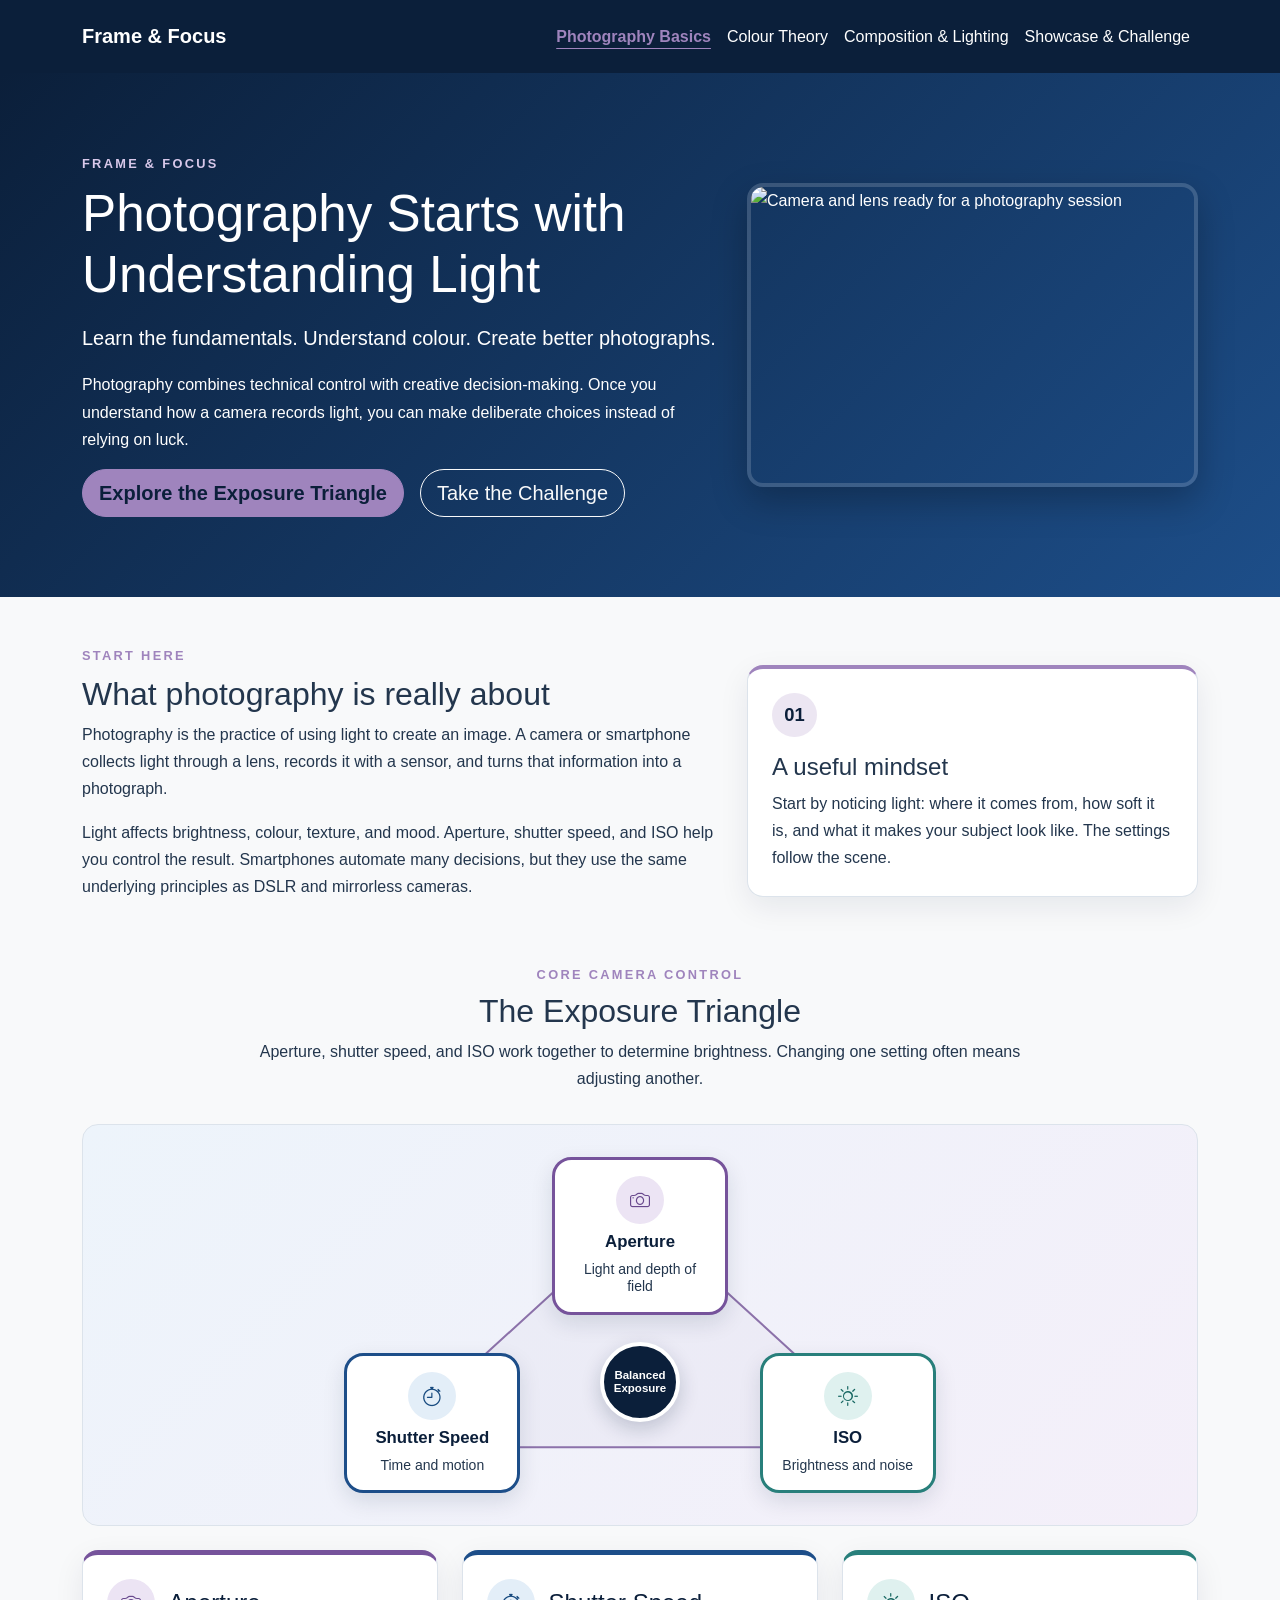
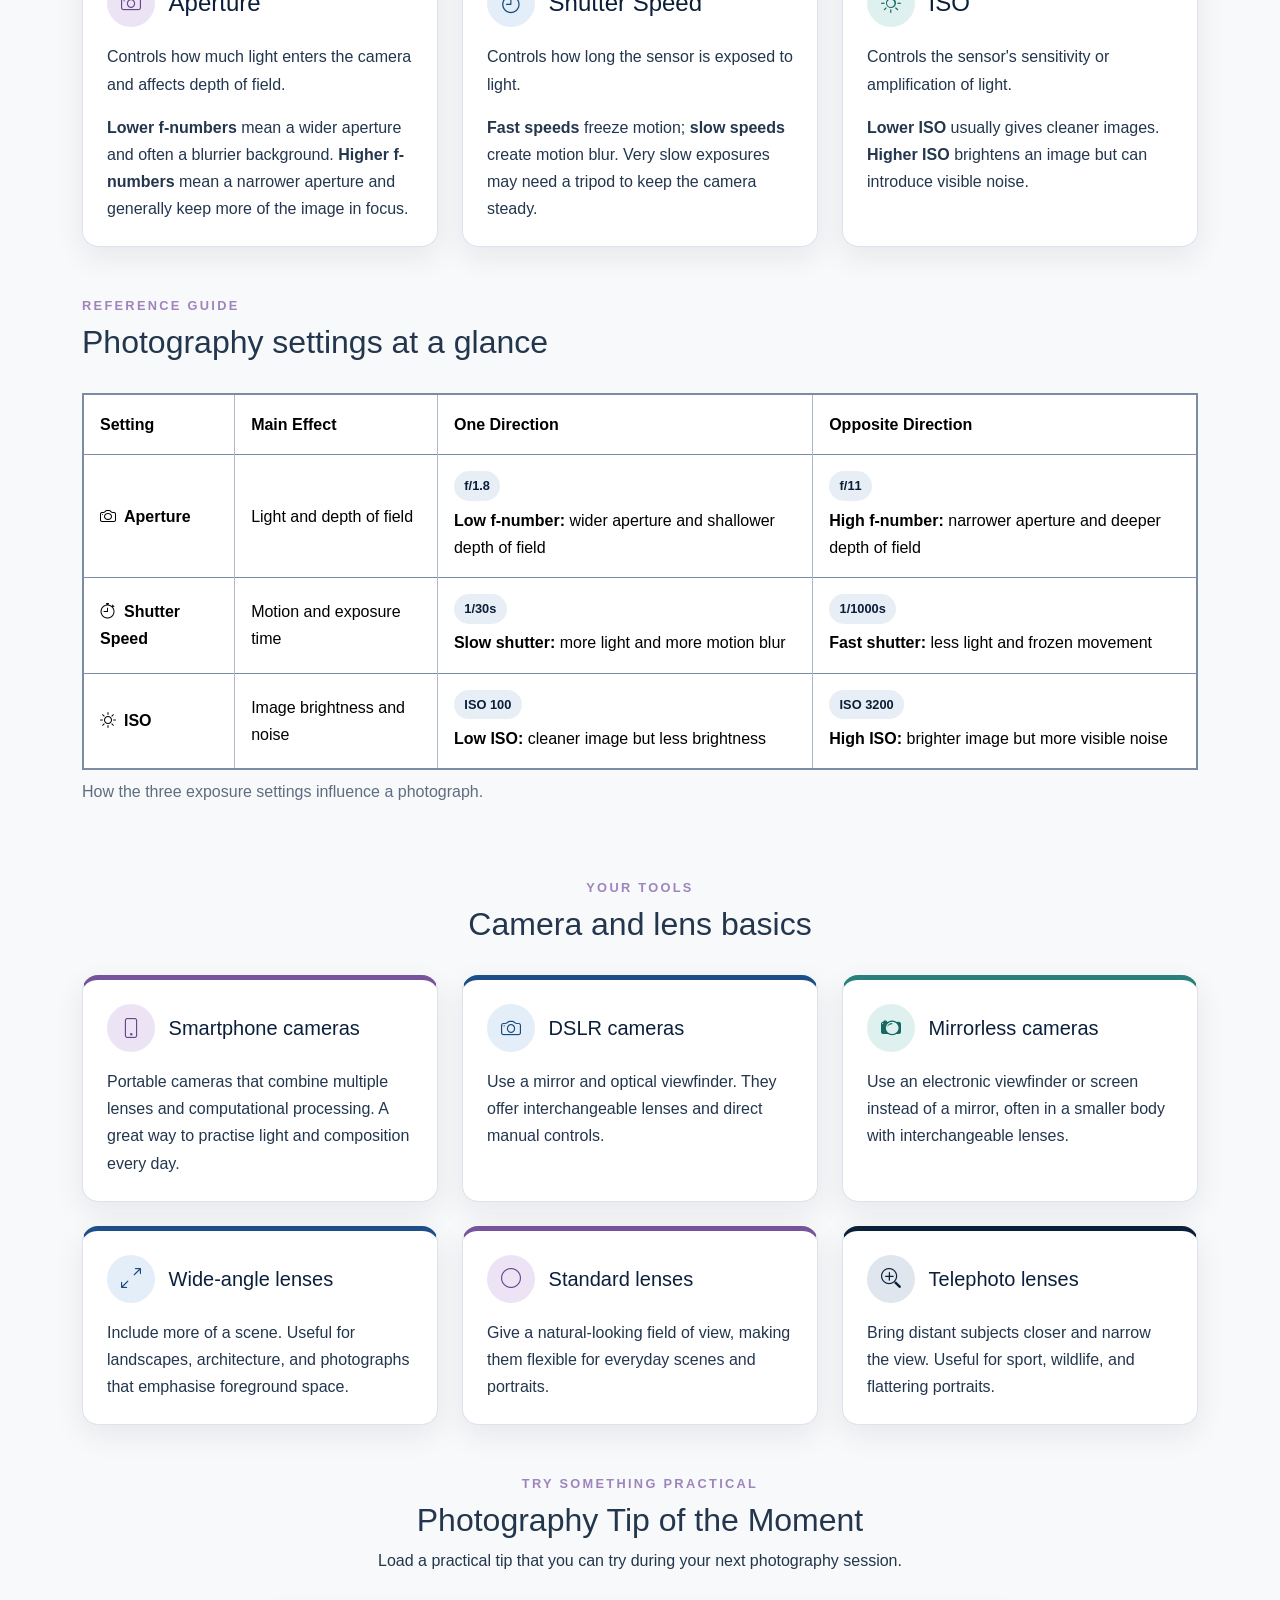
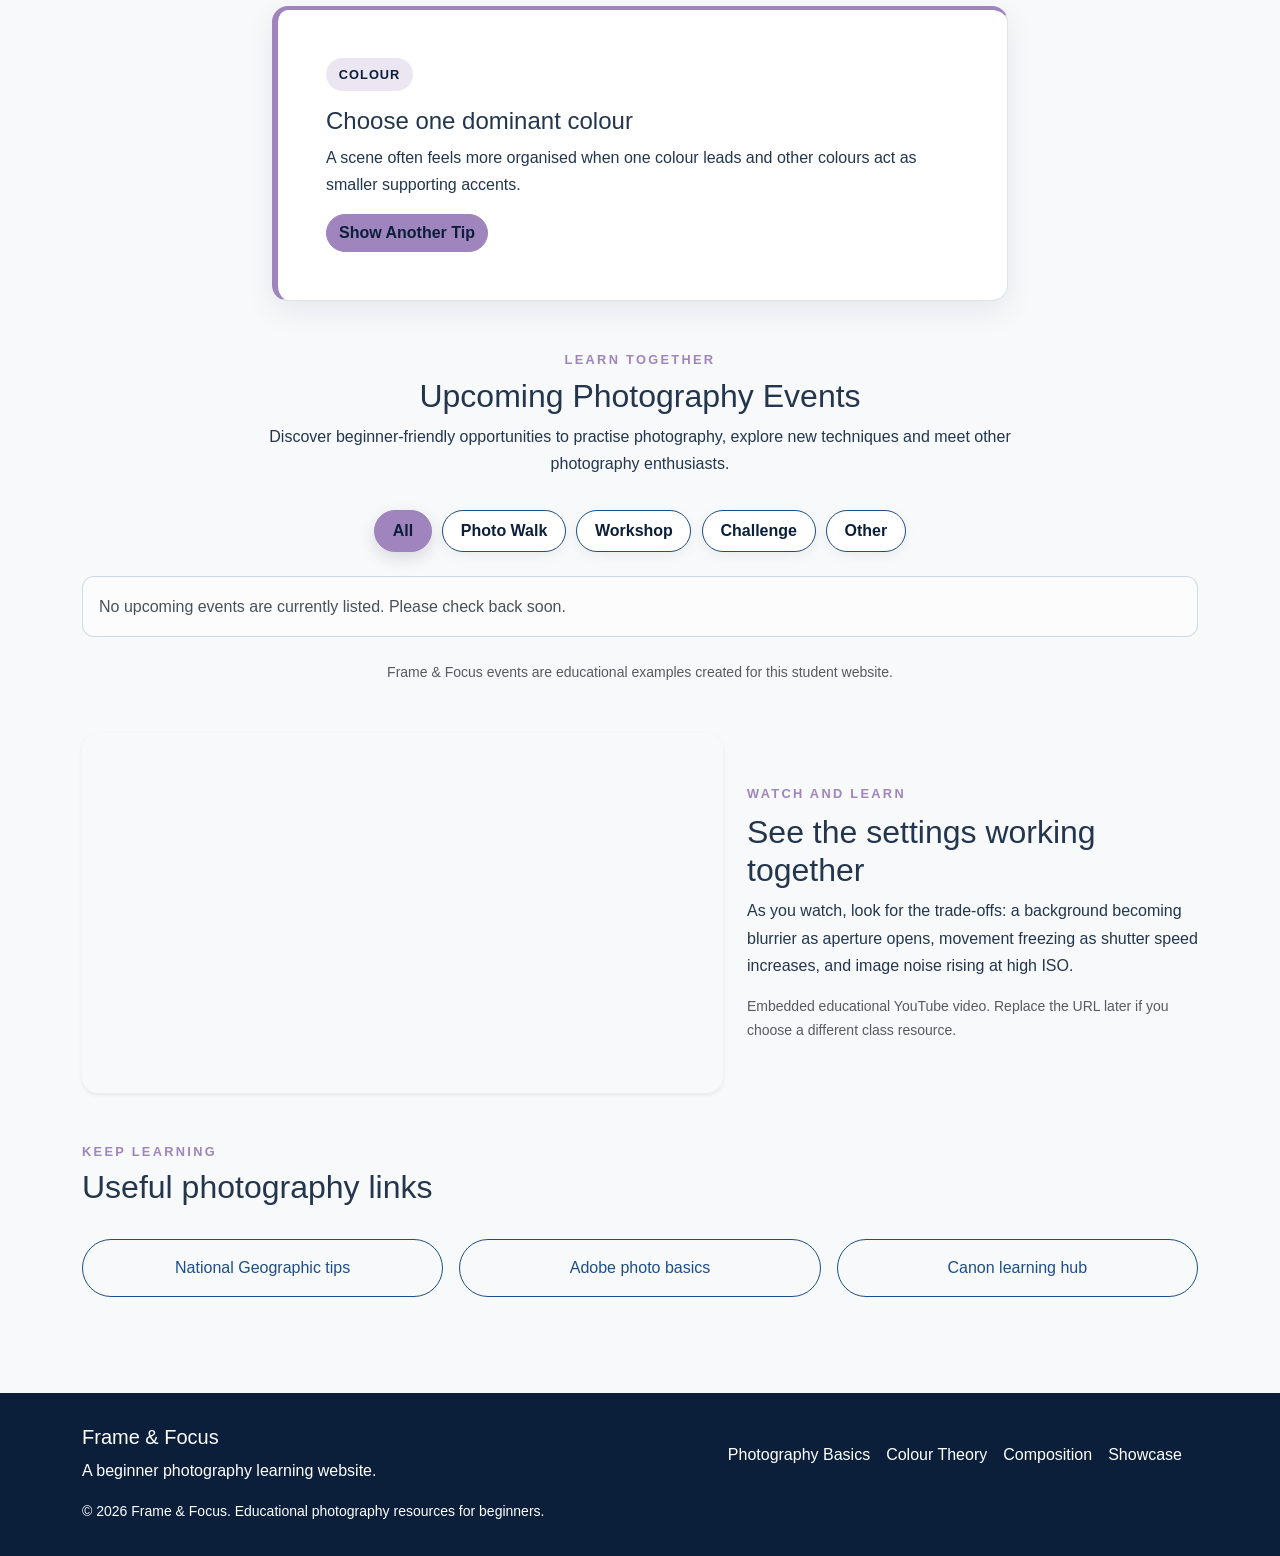
==== commit 3e92c9b4: "fixed colours page + added icons" ====
--- a/index.html
+++ b/index.html
@@ -5,6 +5,7 @@
   <meta name="viewport" content="width=device-width, initial-scale=1.0">
   <title>Photography Fundamentals | Frame &amp; Focus</title>
   <link href="https://cdn.jsdelivr.net/npm/bootstrap@5.3.3/dist/css/bootstrap.min.css" rel="stylesheet">
+  <link rel="stylesheet" href="https://cdn.jsdelivr.net/npm/bootstrap-icons@1.11.3/font/bootstrap-icons.min.css">
   <link rel="stylesheet" href="css/style.css">
   <script src="js/main.js" defer></script>
 </head>
@@ -13,9 +14,39 @@
   <main>
     <section class="hero-section"><div class="container hero-content"><div class="row align-items-center gy-4"><div class="col-lg-7"><p class="eyebrow">Frame &amp; Focus</p><h1>Photography Starts with Understanding Light</h1><p class="lead">Learn the fundamentals. Understand colour. Create better photographs.</p><p>Photography combines technical control with creative decision-making. Once you understand how a camera records light, you can make deliberate choices instead of relying on luck.</p><div class="d-flex flex-wrap gap-3"><a class="btn btn-primary btn-lg" href="#exposure-triangle">Explore the Exposure Triangle</a><a class="btn btn-outline-light btn-lg" href="showcase.html">Take the Challenge</a></div></div><div class="col-lg-5"><img class="hero-image" src="https://images.unsplash.com/photo-1516035069371-29a1b244cc32?auto=format&amp;fit=crop&amp;w=900&amp;q=85" alt="Camera and lens ready for a photography session"></div></div></div></section>
     <section class="container py-5"><div class="row align-items-center g-4"><div class="col-lg-7"><p class="eyebrow">Start here</p><h2>What photography is really about</h2><p>Photography is the practice of using light to create an image. A camera or smartphone collects light through a lens, records it with a sensor, and turns that information into a photograph.</p><p>Light affects brightness, colour, texture, and mood. Aperture, shutter speed, and ISO help you control the result. Smartphones automate many decisions, but they use the same underlying principles as DSLR and mirrorless cameras.</p></div><div class="col-lg-5"><div class="card h-100"><div class="card-body p-4"><span class="icon-disc">01</span><h3 class="h4 mt-3">A useful mindset</h3><p class="mb-0">Start by noticing light: where it comes from, how soft it is, and what it makes your subject look like. The settings follow the scene.</p></div></div></div></div></section>
-    <section id="exposure-triangle" class="container pb-5"><div class="section-heading text-center"><p class="eyebrow">Core camera control</p><h2>The Exposure Triangle</h2><p class="mx-auto" style="max-width: 48rem;">Aperture, shutter speed, and ISO work together to determine brightness. Changing one setting often means adjusting another.</p></div><div class="exposure-visual mb-4"><div class="row g-3 text-center align-items-center"><div class="col-md-4"><div class="exposure-node">Aperture<br><small>light + focus</small></div></div><div class="col-md-4"><div class="exposure-node">Shutter<br><small>time + motion</small></div></div><div class="col-md-4"><div class="exposure-node">ISO<br><small>brightness + noise</small></div></div></div></div><div class="row g-4"><div class="col-md-4"><article class="card h-100"><div class="card-body p-4"><span class="icon-disc">f</span><h3 class="h4 mt-3">Aperture</h3><p>Controls how much light enters the camera and affects depth of field.</p><p class="mb-0"><strong>Lower f-numbers</strong> mean a wider aperture and often a blurrier background. <strong>Higher f-numbers</strong> mean a narrower aperture and generally keep more of the image in focus.</p></div></article></div><div class="col-md-4"><article class="card h-100"><div class="card-body p-4"><span class="icon-disc">1s</span><h3 class="h4 mt-3">Shutter Speed</h3><p>Controls how long the sensor is exposed to light.</p><p class="mb-0"><strong>Fast speeds</strong> freeze motion; <strong>slow speeds</strong> create motion blur. Very slow exposures may need a tripod to keep the camera steady.</p></div></article></div><div class="col-md-4"><article class="card h-100"><div class="card-body p-4"><span class="icon-disc">ISO</span><h3 class="h4 mt-3">ISO</h3><p>Controls the sensor's sensitivity or amplification of light.</p><p class="mb-0"><strong>Lower ISO</strong> usually gives cleaner images. <strong>Higher ISO</strong> brightens an image but can introduce visible noise.</p></div></article></div></div></section>
-    <section class="container pb-5"><div class="section-heading"><p class="eyebrow">Reference guide</p><h2>Photography settings at a glance</h2></div><div class="table-responsive"><table class="table table-bordered align-middle"><caption>How the three exposure settings influence a photograph.</caption><thead><tr><th scope="col">Setting</th><th scope="col">Mainly Controls</th><th scope="col">Lower Setting</th><th scope="col">Higher Setting</th></tr></thead><tbody><tr><th scope="row">Aperture</th><td>Light entering the lens and depth of field</td><td>Lower f-number: wider opening, more light, shallower depth of field</td><td>Higher f-number: narrower opening, less light, deeper depth of field</td></tr><tr><th scope="row">Shutter Speed</th><td>Exposure time and motion rendering</td><td>Slower speed: more light and more motion blur</td><td>Faster speed: less light and more frozen motion</td></tr><tr><th scope="row">ISO</th><td>Brightness amplification and image noise</td><td>Lower ISO: cleaner image, needs more light</td><td>Higher ISO: brighter image, more possible noise</td></tr></tbody></table></div></section>
-    <section class="container pb-5"><div class="section-heading text-center"><p class="eyebrow">Your tools</p><h2>Camera and lens basics</h2></div><div class="row g-4"><div class="col-md-6 col-lg-4"><div class="card h-100"><div class="card-body p-4"><h3 class="h5">Smartphone cameras</h3><p class="mb-0">Portable cameras that combine multiple lenses and computational processing. A great way to practise light and composition every day.</p></div></div></div><div class="col-md-6 col-lg-4"><div class="card h-100"><div class="card-body p-4"><h3 class="h5">DSLR cameras</h3><p class="mb-0">Use a mirror and optical viewfinder. They offer interchangeable lenses and direct manual controls.</p></div></div></div><div class="col-md-6 col-lg-4"><div class="card h-100"><div class="card-body p-4"><h3 class="h5">Mirrorless cameras</h3><p class="mb-0">Use an electronic viewfinder or screen instead of a mirror, often in a smaller body with interchangeable lenses.</p></div></div></div><div class="col-md-6 col-lg-4"><div class="card h-100"><div class="card-body p-4"><h3 class="h5">Wide-angle lenses</h3><p class="mb-0">Include more of a scene. Useful for landscapes, architecture, and photographs that emphasise foreground space.</p></div></div></div><div class="col-md-6 col-lg-4"><div class="card h-100"><div class="card-body p-4"><h3 class="h5">Standard lenses</h3><p class="mb-0">Give a natural-looking field of view, making them flexible for everyday scenes and portraits.</p></div></div></div><div class="col-md-6 col-lg-4"><div class="card h-100"><div class="card-body p-4"><h3 class="h5">Telephoto lenses</h3><p class="mb-0">Bring distant subjects closer and narrow the view. Useful for sport, wildlife, and flattering portraits.</p></div></div></div></div></section>
+    <section id="exposure-triangle" class="container pb-5">
+      <div class="section-heading text-center"><p class="eyebrow">Core camera control</p><h2>The Exposure Triangle</h2><p class="mx-auto" style="max-width: 48rem;">Aperture, shutter speed, and ISO work together to determine brightness. Changing one setting often means adjusting another.</p></div>
+      <div class="exposure-visual mb-4">
+        <div class="exposure-triangle">
+          <svg class="exposure-lines" viewBox="0 0 700 330" preserveAspectRatio="none" aria-hidden="true" focusable="false"><polygon points="350,55 95,285 605,285"></polygon></svg>
+          <div class="exposure-control exposure-aperture"><span class="icon-badge icon-badge-purple"><i class="bi bi-camera" aria-hidden="true"></i></span><strong>Aperture</strong><small>Light and depth of field</small></div>
+          <div class="exposure-control exposure-shutter"><span class="icon-badge icon-badge-blue"><i class="bi bi-stopwatch" aria-hidden="true"></i></span><strong>Shutter Speed</strong><small>Time and motion</small></div>
+          <div class="exposure-control exposure-iso"><span class="icon-badge icon-badge-teal"><i class="bi bi-brightness-high" aria-hidden="true"></i></span><strong>ISO</strong><small>Brightness and noise</small></div>
+          <div class="exposure-centre">Balanced Exposure</div>
+        </div>
+      </div>
+      <div class="row g-4">
+        <div class="col-md-4"><article class="card content-card card-accent-purple h-100"><div class="card-body p-4"><div class="card-heading-row"><span class="icon-badge icon-badge-purple"><i class="bi bi-camera" aria-hidden="true"></i></span><h3 class="h4">Aperture</h3></div><p>Controls how much light enters the camera and affects depth of field.</p><p class="mb-0"><strong>Lower f-numbers</strong> mean a wider aperture and often a blurrier background. <strong>Higher f-numbers</strong> mean a narrower aperture and generally keep more of the image in focus.</p></div></article></div>
+        <div class="col-md-4"><article class="card content-card card-accent-blue h-100"><div class="card-body p-4"><div class="card-heading-row"><span class="icon-badge icon-badge-blue"><i class="bi bi-stopwatch" aria-hidden="true"></i></span><h3 class="h4">Shutter Speed</h3></div><p>Controls how long the sensor is exposed to light.</p><p class="mb-0"><strong>Fast speeds</strong> freeze motion; <strong>slow speeds</strong> create motion blur. Very slow exposures may need a tripod to keep the camera steady.</p></div></article></div>
+        <div class="col-md-4"><article class="card content-card card-accent-teal h-100"><div class="card-body p-4"><div class="card-heading-row"><span class="icon-badge icon-badge-teal"><i class="bi bi-brightness-high" aria-hidden="true"></i></span><h3 class="h4">ISO</h3></div><p>Controls the sensor's sensitivity or amplification of light.</p><p class="mb-0"><strong>Lower ISO</strong> usually gives cleaner images. <strong>Higher ISO</strong> brightens an image but can introduce visible noise.</p></div></article></div>
+      </div>
+    </section>
+    <section class="container pb-5">
+      <div class="section-heading"><p class="eyebrow">Reference guide</p><h2>Photography settings at a glance</h2></div>
+      <div class="table-responsive"><table class="table table-bordered settings-table align-middle"><caption>How the three exposure settings influence a photograph.</caption><thead><tr><th scope="col">Setting</th><th scope="col">Main Effect</th><th scope="col">One Direction</th><th scope="col">Opposite Direction</th></tr></thead><tbody>
+        <tr><th scope="row"><i class="bi bi-camera me-2" aria-hidden="true"></i>Aperture</th><td>Light and depth of field</td><td><span class="setting-badge">f/1.8</span><br><strong>Low f-number:</strong> wider aperture and shallower depth of field</td><td><span class="setting-badge">f/11</span><br><strong>High f-number:</strong> narrower aperture and deeper depth of field</td></tr>
+        <tr><th scope="row"><i class="bi bi-stopwatch me-2" aria-hidden="true"></i>Shutter Speed</th><td>Motion and exposure time</td><td><span class="setting-badge">1/30s</span><br><strong>Slow shutter:</strong> more light and more motion blur</td><td><span class="setting-badge">1/1000s</span><br><strong>Fast shutter:</strong> less light and frozen movement</td></tr>
+        <tr><th scope="row"><i class="bi bi-brightness-high me-2" aria-hidden="true"></i>ISO</th><td>Image brightness and noise</td><td><span class="setting-badge">ISO 100</span><br><strong>Low ISO:</strong> cleaner image but less brightness</td><td><span class="setting-badge">ISO 3200</span><br><strong>High ISO:</strong> brighter image but more visible noise</td></tr>
+      </tbody></table></div>
+    </section>
+    <section class="container pb-5"><div class="section-heading text-center"><p class="eyebrow">Your tools</p><h2>Camera and lens basics</h2></div><div class="row g-4">
+      <div class="col-md-6 col-lg-4"><div class="card content-card card-accent-purple h-100"><div class="card-body p-4"><div class="card-heading-row"><span class="icon-badge icon-badge-purple"><i class="bi bi-phone" aria-hidden="true"></i></span><h3 class="h5">Smartphone cameras</h3></div><p class="mb-0">Portable cameras that combine multiple lenses and computational processing. A great way to practise light and composition every day.</p></div></div></div>
+      <div class="col-md-6 col-lg-4"><div class="card content-card card-accent-blue h-100"><div class="card-body p-4"><div class="card-heading-row"><span class="icon-badge icon-badge-blue"><i class="bi bi-camera" aria-hidden="true"></i></span><h3 class="h5">DSLR cameras</h3></div><p class="mb-0">Use a mirror and optical viewfinder. They offer interchangeable lenses and direct manual controls.</p></div></div></div>
+      <div class="col-md-6 col-lg-4"><div class="card content-card card-accent-teal h-100"><div class="card-body p-4"><div class="card-heading-row"><span class="icon-badge icon-badge-teal"><i class="bi bi-camera2" aria-hidden="true"></i></span><h3 class="h5">Mirrorless cameras</h3></div><p class="mb-0">Use an electronic viewfinder or screen instead of a mirror, often in a smaller body with interchangeable lenses.</p></div></div></div>
+      <div class="col-md-6 col-lg-4"><div class="card content-card card-accent-blue h-100"><div class="card-body p-4"><div class="card-heading-row"><span class="icon-badge icon-badge-blue"><i class="bi bi-arrows-angle-expand" aria-hidden="true"></i></span><h3 class="h5">Wide-angle lenses</h3></div><p class="mb-0">Include more of a scene. Useful for landscapes, architecture, and photographs that emphasise foreground space.</p></div></div></div>
+      <div class="col-md-6 col-lg-4"><div class="card content-card card-accent-purple h-100"><div class="card-body p-4"><div class="card-heading-row"><span class="icon-badge icon-badge-purple"><i class="bi bi-circle" aria-hidden="true"></i></span><h3 class="h5">Standard lenses</h3></div><p class="mb-0">Give a natural-looking field of view, making them flexible for everyday scenes and portraits.</p></div></div></div>
+      <div class="col-md-6 col-lg-4"><div class="card content-card card-accent-navy h-100"><div class="card-body p-4"><div class="card-heading-row"><span class="icon-badge icon-badge-navy"><i class="bi bi-zoom-in" aria-hidden="true"></i></span><h3 class="h5">Telephoto lenses</h3></div><p class="mb-0">Bring distant subjects closer and narrow the view. Useful for sport, wildlife, and flattering portraits.</p></div></div></div>
+    </div></section>
 
     <!-- Fetch requests to local JSON should be tested through Live Server or another local HTTP server, not by opening this file directly. -->
     <section class="container pb-5" aria-labelledby="tip-section-title">
--- a/css/style.css
+++ b/css/style.css
@@ -39,9 +39,25 @@
 .section-heading { margin-bottom: 2rem; }
 .section-heading .eyebrow { margin-bottom: .35rem; }
 
-.card { transition: transform .2s ease, box-shadow .2s ease; }
+.card { border: 1px solid var(--border); border-top: .3rem solid var(--accent-color); transition: transform .2s ease, box-shadow .2s ease; }
 .card:hover { box-shadow: 0 14px 35px rgba(11,31,58,.12); transform: translateY(-4px); }
 .card-img-top, .gallery-image, .technique-image { height: 14rem; object-fit: cover; }
+.content-card { border: 1px solid var(--border); border-top: .35rem solid var(--card-accent, var(--accent-color)); overflow: hidden; }
+.content-card h3, .content-card h4 { color: var(--navy); }
+.card-accent-purple { --card-accent: #76539b; }
+.card-accent-blue { --card-accent: var(--blue); }
+.card-accent-teal { --card-accent: #287f7b; }
+.card-accent-orange { --card-accent: #b76722; }
+.card-accent-navy { --card-accent: var(--navy); }
+
+.icon-badge { align-items: center; background: rgba(159,132,189,.18); border-radius: 50%; color: var(--navy); display: inline-flex; flex: 0 0 auto; font-size: 1.25rem; height: 3rem; justify-content: center; width: 3rem; }
+.icon-badge-purple { background: #ece4f4; color: #68488d; }
+.icon-badge-blue { background: #e3eef8; color: #174a7f; }
+.icon-badge-teal { background: #dff1ef; color: #176762; }
+.icon-badge-orange { background: #f9eadb; color: #945018; }
+.icon-badge-navy { background: #dfe6ee; color: var(--navy); }
+.card-heading-row { align-items: center; display: flex; gap: .85rem; margin-bottom: 1rem; }
+.card-heading-row h3 { margin-bottom: 0; }
 
 .btn-primary, .btn-outline-primary, .btn-outline-light { border-radius: 999px; transition: all .2s ease; }
 .btn-primary { background: var(--accent-color); border-color: var(--accent-color); color: var(--navy); font-weight: 700; }
@@ -58,10 +74,21 @@
 .table thead { background: var(--navy); color: #fff; }
 .table th, .table td { padding: 1rem; vertical-align: middle; }
 .table caption { color: var(--muted); }
-
-.exposure-visual { background: linear-gradient(135deg, #edf4fb, #f4eff9); border: 1px solid var(--border); border-radius: 1rem; padding: 1.5rem; }
-.exposure-node { background: #fff; border: 2px solid var(--accent-color); border-radius: 50%; box-sizing: border-box; display: grid; font-weight: 700; height: 9rem; line-height: 1.2; margin: auto; padding: .9rem; place-items: center; text-align: center; width: 9rem; }
-.exposure-node small { display: block; line-height: 1.15; max-width: 6.25rem; }
+.settings-table { border: 2px solid #7c8da3; }
+.settings-table th, .settings-table td { border-color: #aeb9c6; }
+.setting-badge { background: #e8eef6; border-radius: 999px; color: var(--navy); display: inline-block; font-size: .8rem; font-weight: 800; margin-bottom: .35rem; padding: .25rem .65rem; }
+
+.exposure-visual { background: linear-gradient(135deg, #edf4fb, #f4eff9); border: 1px solid var(--border); border-radius: 1rem; min-height: 25rem; padding: 2rem; position: relative; }
+.exposure-triangle { height: 21rem; margin: auto; max-width: 44rem; position: relative; }
+.exposure-lines { height: 100%; inset: 0; position: absolute; width: 100%; }
+.exposure-lines polygon { fill: rgba(159,132,189,.06); stroke: #8c72aa; stroke-width: 2; }
+.exposure-control { align-items: center; background: #fff; border: 3px solid var(--control-accent); border-radius: 1.2rem; box-shadow: 0 8px 22px rgba(11,31,58,.12); display: flex; flex-direction: column; gap: .25rem; justify-content: center; min-height: 8rem; padding: 1rem; position: absolute; text-align: center; width: 11rem; z-index: 2; }
+.exposure-control strong { color: var(--navy); font-size: 1.05rem; }
+.exposure-control small { line-height: 1.25; max-width: 9rem; }
+.exposure-aperture { --control-accent: #76539b; left: 50%; top: 0; transform: translateX(-50%); }
+.exposure-shutter { --control-accent: var(--blue); bottom: 0; left: 8%; }
+.exposure-iso { --control-accent: #287f7b; bottom: 0; right: 8%; }
+.exposure-centre { align-items: center; background: var(--navy); border: 4px solid #fff; border-radius: 50%; box-shadow: 0 7px 20px rgba(11,31,58,.2); color: #fff; display: flex; font-size: .72rem; font-weight: 800; height: 5rem; inset: 67% auto auto 50%; justify-content: center; line-height: 1.15; padding: .45rem; position: absolute; text-align: center; transform: translate(-50%,-50%); width: 5rem; z-index: 3; }
 
 .swatch-row { display: flex; gap: .45rem; }
 .swatch { border: 2px solid #fff; border-radius: 50%; box-shadow: 0 2px 7px rgba(11,31,58,.16); display: inline-block; height: 2.2rem; width: 2.2rem; }
@@ -69,6 +96,7 @@
   --harmony-primary: #76539b;
   --harmony-secondary: #9f84bd;
   --harmony-tertiary: #d4c4e8;
+  --harmony-tertiary-text: #0b1f3a;
   --harmony-text: #0b1f3a;
   --harmony-surface: #f2ecf8;
   background: var(--harmony-surface);
@@ -78,21 +106,29 @@
   padding-top: 2rem;
   transition: background-color .35s ease;
 }
-.harmony-card { border: 2px solid transparent; cursor: pointer; position: relative; }
+.harmony-card { border: 2px solid var(--border); border-top: .35rem solid var(--harmony-primary); cursor: pointer; position: relative; }
 .harmony-card:hover { border-color: var(--harmony-secondary); }
 .harmony-card:focus-visible { outline: 3px solid var(--harmony-primary); outline-offset: 4px; }
 .harmony-card.is-selected,
 .harmony-card[aria-pressed="true"] { border-color: var(--harmony-primary); box-shadow: 0 15px 35px rgba(11,31,58,.16); transform: translateY(-5px); }
-.harmony-selected-indicator { background: var(--harmony-primary); border-radius: 999px; color: #fff; display: inline-block; font-size: .72rem; font-weight: 800; letter-spacing: .06em; margin-bottom: .75rem; padding: .25rem .65rem; text-transform: uppercase; }
+.harmony-selected-indicator { background: #ece4f4; border: 1px solid var(--harmony-primary); border-radius: 999px; color: var(--navy); display: inline-flex; font-size: .72rem; font-weight: 800; gap: .3rem; letter-spacing: .06em; margin-bottom: .75rem; padding: .25rem .65rem; text-transform: uppercase; }
 .harmony-preview { background: #fff; border-radius: 1rem; box-shadow: 0 10px 30px rgba(11,31,58,.08); padding: 1.5rem; transition: box-shadow .25s ease; }
 .harmony-preview-swatches { display: grid; gap: .75rem; grid-template-columns: repeat(3, minmax(0, 1fr)); }
-.harmony-preview-swatch { border: 3px solid #fff; border-radius: .85rem; box-shadow: 0 4px 12px rgba(11,31,58,.16); display: block; min-height: 5rem; transition: background-color .35s ease; }
+.harmony-palette-tile { background: #f8f9fa; border: 1px solid #aab6c4; border-radius: .85rem; box-shadow: 0 4px 12px rgba(11,31,58,.12); overflow: hidden; }
+.harmony-preview-swatch { border-bottom: 1px solid rgba(11,31,58,.3); display: block; min-height: 4.25rem; transition: background-color .35s ease; }
+.harmony-palette-label { color: var(--navy); display: flex; flex-wrap: wrap; font-size: .75rem; font-weight: 800; gap: .2rem .45rem; justify-content: space-between; padding: .45rem .6rem; text-transform: uppercase; }
+.harmony-colour-value { background: transparent; color: var(--text); font-family: Consolas, "Courier New", monospace; font-size: .72rem; padding: 0; }
 .harmony-primary-swatch { background: var(--harmony-primary); }
 .harmony-secondary-swatch { background: var(--harmony-secondary); }
 .harmony-tertiary-swatch { background: var(--harmony-tertiary); }
 .harmony-sample-card { border: 2px solid var(--harmony-primary); }
-.harmony-sample-image { height: 12rem; object-fit: cover; width: 100%; }
+.harmony-sample-visual { isolation: isolate; overflow: hidden; position: relative; }
+.harmony-sample-image { filter: grayscale(.25) contrast(1.04); height: 12rem; object-fit: cover; width: 100%; }
+.harmony-sample-tint { background: linear-gradient(110deg, var(--harmony-primary) 0 34%, var(--harmony-secondary) 34% 67%, var(--harmony-tertiary) 67%); inset: 0; mix-blend-mode: color; opacity: .58; pointer-events: none; position: absolute; transition: background .35s ease, opacity .35s ease; }
 .harmony-sample-accent { background: linear-gradient(90deg, var(--harmony-primary) 0 34%, var(--harmony-secondary) 34% 67%, var(--harmony-tertiary) 67%); height: .65rem; transition: background .35s ease; }
+.harmony-sample-card .card-body { background: var(--harmony-tertiary); color: var(--harmony-tertiary-text); transition: background-color .35s ease, color .35s ease; }
+.harmony-sample-card .card-body h3,
+.harmony-sample-card .card-body .eyebrow { color: inherit; }
 .colour-demo { border-radius: 1rem; min-height: 10rem; padding: 1.25rem; }
 .warm-demo { background: linear-gradient(135deg, #b83b32, #f2ad4d); color: #241811; }
 .cool-demo { background: linear-gradient(135deg, #1d4e89, #7bc4d6); color: #0b1f3a; }
@@ -102,10 +138,30 @@
 .comparison-label { background: var(--navy); color: #fff; font-weight: 700; padding: .65rem 1rem; }
 .accordion-button:not(.collapsed) { background: rgba(159,132,189,.15); color: var(--navy); }
 .accordion-button:focus { border-color: var(--accent-color); box-shadow: 0 0 0 .25rem rgba(159,132,189,.25); }
+.white-balance-panel { background: #f7f4fa; border: 2px solid #76539b; border-left-width: .45rem; border-radius: 1rem; padding: 1.5rem; }
+.white-balance-table { border: 2px solid #526b88; margin-bottom: 0; }
+.white-balance-table th, .white-balance-table td { border-color: #8798ac; }
+.wb-label { align-items: center; color: var(--navy); display: inline-flex; gap: .55rem; }
+.wb-label i { color: var(--wb-accent, #76539b); font-size: 1.15rem; }
+.wb-auto { --wb-accent: #76539b; }.wb-daylight { --wb-accent: var(--blue); }.wb-cloudy { --wb-accent: #a75d20; }.wb-tungsten { --wb-accent: #174a7f; }.wb-fluorescent { --wb-accent: #287f7b; }
+
+.technique-card .card-body { padding: 1.25rem; }
+.lighting-natural { --card-accent: #287f7b; }.lighting-golden { --card-accent: #b76722; }.lighting-blue { --card-accent: var(--blue); }.lighting-midday { --card-accent: #c47717; }.lighting-soft { --card-accent: #9f84bd; }.lighting-hard { --card-accent: var(--navy); }.lighting-front { --card-accent: var(--blue); }.lighting-side { --card-accent: #76539b; }.lighting-back { --card-accent: #b76722; }
+.mistakes-accordion .accordion-item { border: 1px solid #c9b8da; overflow: hidden; }
+.mistakes-accordion .accordion-button { align-items: center; background: #f7f2fb; color: var(--navy); gap: .8rem; font-weight: 800; }
+.mistake-number { color: #76539b; display: block; font-size: .68rem; letter-spacing: .08em; text-transform: uppercase; }
+.mistake-title { display: block; line-height: 1.3; }
+.improvement-box { background: #f3f7fb; border-left: .3rem solid var(--blue); border-radius: .5rem; color: var(--text); margin-top: .75rem; padding: .8rem 1rem; }
+.improvement-box strong { color: var(--navy); display: block; margin-bottom: .2rem; }
 
 .gallery-card .card-body { display: flex; flex-direction: column; }
 .gallery-card .badge { align-self: flex-start; background: rgba(159,132,189,.18); color: var(--navy); }
-.form-card { padding: 1rem; }
+.form-card { border: 1px solid var(--border); border-top: .4rem solid var(--accent-color); padding: 1rem; }
+.form-section { border-left: .3rem solid var(--card-accent, var(--accent-color)); padding: .5rem 0 .5rem 1.25rem; }
+.form-section + .form-section { border-top: 1px solid var(--border); margin-top: 1.25rem; padding-top: 1.5rem; }
+.form-section-heading { align-items: center; color: var(--navy); display: flex; font-size: 1.15rem; font-weight: 800; gap: .65rem; margin-bottom: .35rem; }
+.form-label, .form-check-label, fieldset legend { color: var(--navy); font-weight: 700; }
+.form-control, .form-select { border-color: #9aa9ba; }
 .form-check { margin-bottom: .5rem; }
 .form-control:focus, .form-select:focus, .form-check-input:focus { border-color: var(--accent-color); box-shadow: 0 0 0 .2rem rgba(159,132,189,.25); }
 .form-check-input:checked { background-color: var(--accent-color); border-color: var(--accent-color); }
@@ -125,10 +181,18 @@
 .event-filter:focus-visible { outline: 3px solid rgba(159,132,189,.55); outline-offset: 3px; }
 .events-loading { align-items: center; display: flex; justify-content: center; min-height: 12rem; }
 .events-message { border: 1px solid rgba(29,78,137,.2); border-radius: .75rem; }
+.event-card { border: 1px solid #9dadbf; border-left: .35rem solid var(--navy); }
+.event-card-layout { display: grid; grid-template-columns: 7rem 1fr; min-height: 100%; }
+.event-date-panel { align-items: center; background: linear-gradient(160deg, var(--navy), var(--blue)); color: #fff; display: flex; flex-direction: column; justify-content: center; padding: 1.25rem .75rem; text-align: center; }
+.event-date-day { font-size: 2.4rem; font-weight: 800; line-height: 1; }
+.event-date-month { font-size: .8rem; font-weight: 800; letter-spacing: .1em; margin-top: .45rem; text-transform: uppercase; }
+.event-date-year { font-size: .8rem; opacity: .9; }
 .event-card .card-body { display: flex; flex-direction: column; }
 .event-card .btn { align-self: flex-start; margin-top: auto; }
 .event-type-badge { background: rgba(159,132,189,.2); border-radius: 999px; color: var(--navy); display: inline-block; font-size: .75rem; font-weight: 800; letter-spacing: .05em; padding: .3rem .7rem; text-transform: uppercase; }
-.event-meta { color: var(--muted); display: grid; gap: .25rem; list-style: none; padding-left: 0; }
+.event-meta { color: var(--muted); display: grid; gap: .4rem; list-style: none; padding-left: 0; }
+.event-meta li { align-items: center; display: flex; gap: .55rem; }
+.event-meta i { color: var(--blue); font-size: 1.05rem; }
 .event-modal-content { border: 0; border-radius: 1rem; box-shadow: 0 18px 45px rgba(11,31,58,.2); overflow: hidden; }
 .event-details { display: grid; gap: .65rem; }
 .event-details div { border-bottom: 1px solid var(--border); display: grid; grid-template-columns: 5rem 1fr; padding-bottom: .5rem; }
@@ -151,10 +215,25 @@
 .site-footer a:hover, .site-footer a:focus { color: var(--accent-color); }
 
 a:focus-visible, button:focus-visible { outline: 3px solid #d8c8ea; outline-offset: 3px; }
-@media (max-width: 767px) { .hero-section { padding: 3.5rem 0; } .hero-image { min-height: 14rem; } .site-footer .text-md-end { text-align: left !important; } .comparison-image { height: 15rem; } }
+@media (max-width: 767px) {
+  .hero-section { padding: 3.5rem 0; }
+  .hero-image { min-height: 14rem; }
+  .site-footer .text-md-end { text-align: left !important; }
+  .comparison-image { height: 15rem; }
+  .exposure-visual { min-height: auto; padding: 1.25rem; }
+  .exposure-triangle { display: grid; gap: 1rem; height: auto; }
+  .exposure-control { min-height: 0; position: static; transform: none; width: 100%; }
+  .exposure-centre { border-radius: 999px; height: auto; inset: auto; padding: .75rem 1rem; position: static; transform: none; width: 100%; }
+  .exposure-lines { display: none; }
+  .event-card-layout { grid-template-columns: 1fr; }
+  .event-date-panel { flex-direction: row; gap: .5rem; padding: .8rem 1rem; }
+  .event-date-day { font-size: 1.7rem; }
+  .event-date-month { margin-top: 0; }
+  .accordion-button { align-items: flex-start; }
+}
 
 @media (prefers-reduced-motion: reduce) {
-  .event-filter, .harmony-card, .harmony-preview, .harmony-preview-swatch, .harmony-sample-accent, .harmony-section, .gallery-filter, .reveal-image { transition: none; }
+  .event-filter, .harmony-card, .harmony-preview, .harmony-preview-swatch, .harmony-sample-accent, .harmony-sample-tint, .harmony-sample-card .card-body, .harmony-section, .gallery-filter, .reveal-image { transition: none; }
   .reveal-image.reveal-pending { opacity: 1; transform: none; }
   .harmony-card.is-selected, .harmony-card[aria-pressed="true"] { transform: none; }
 }
